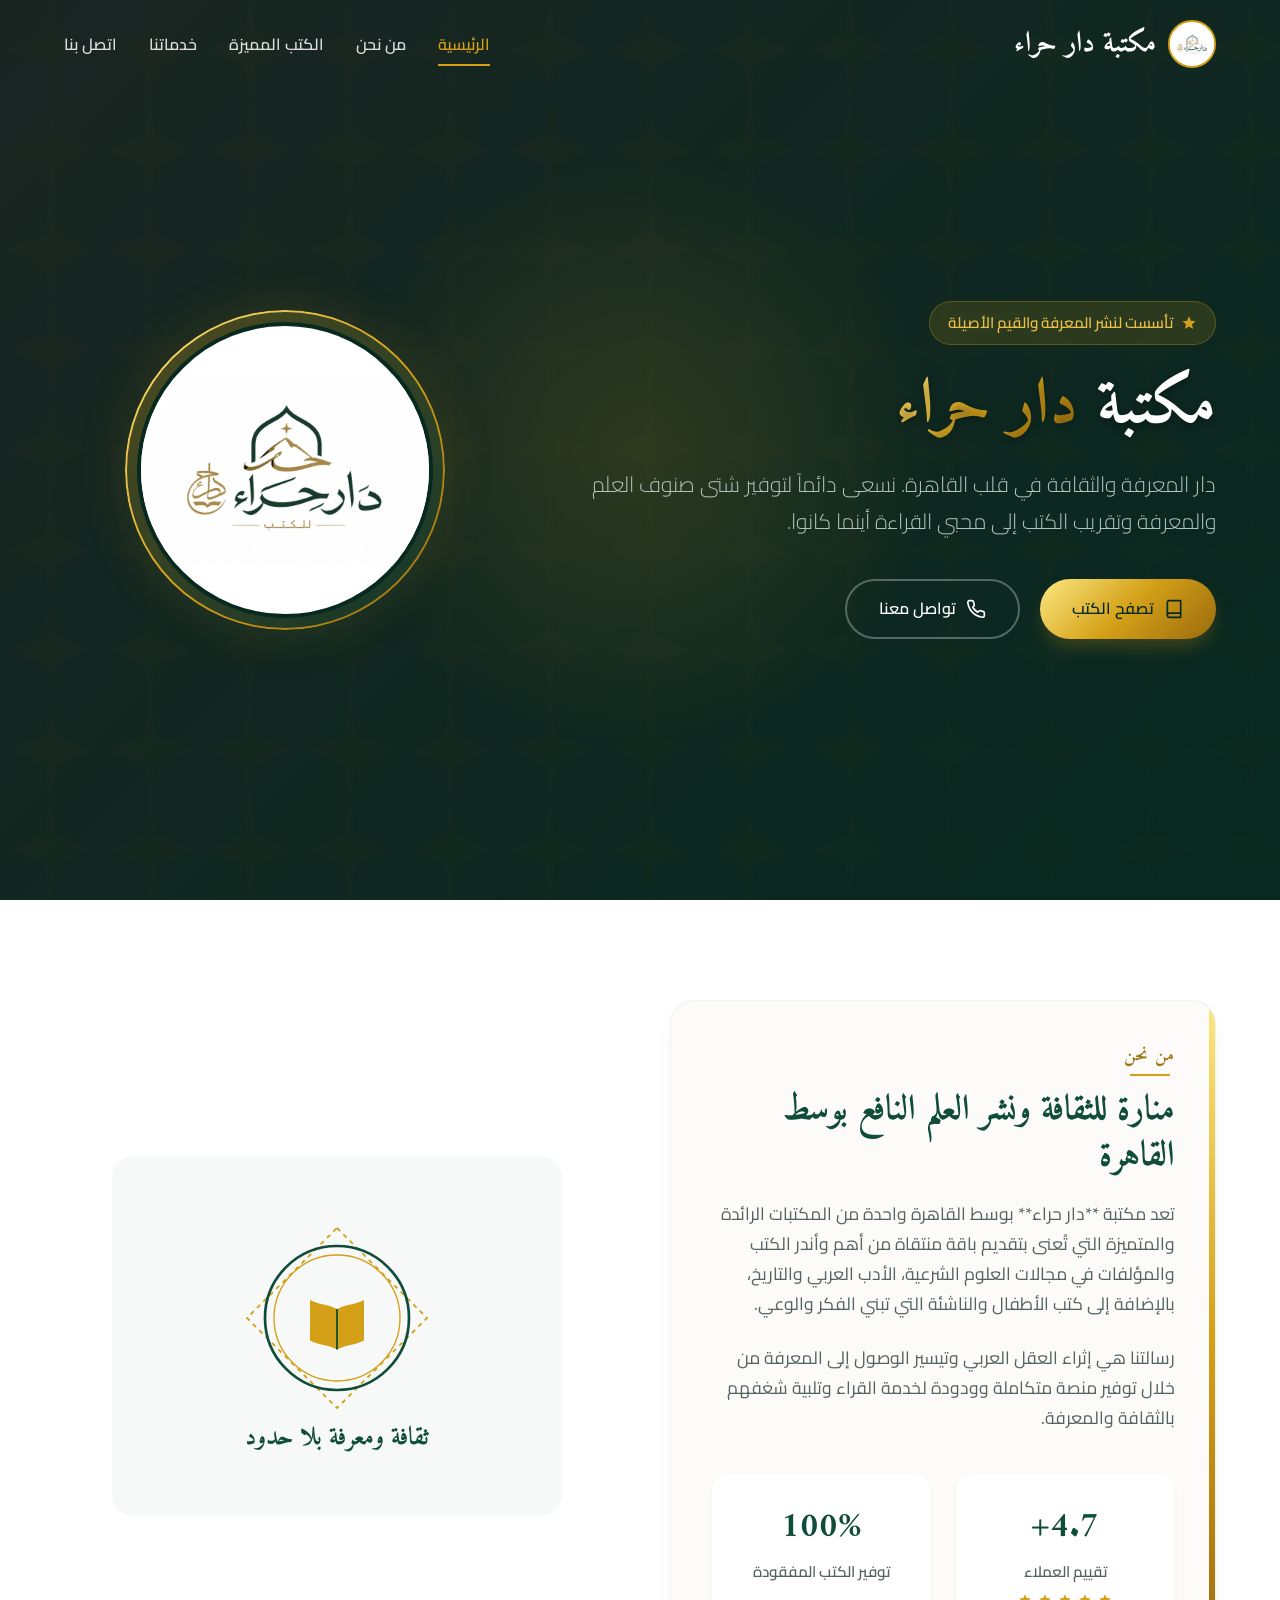
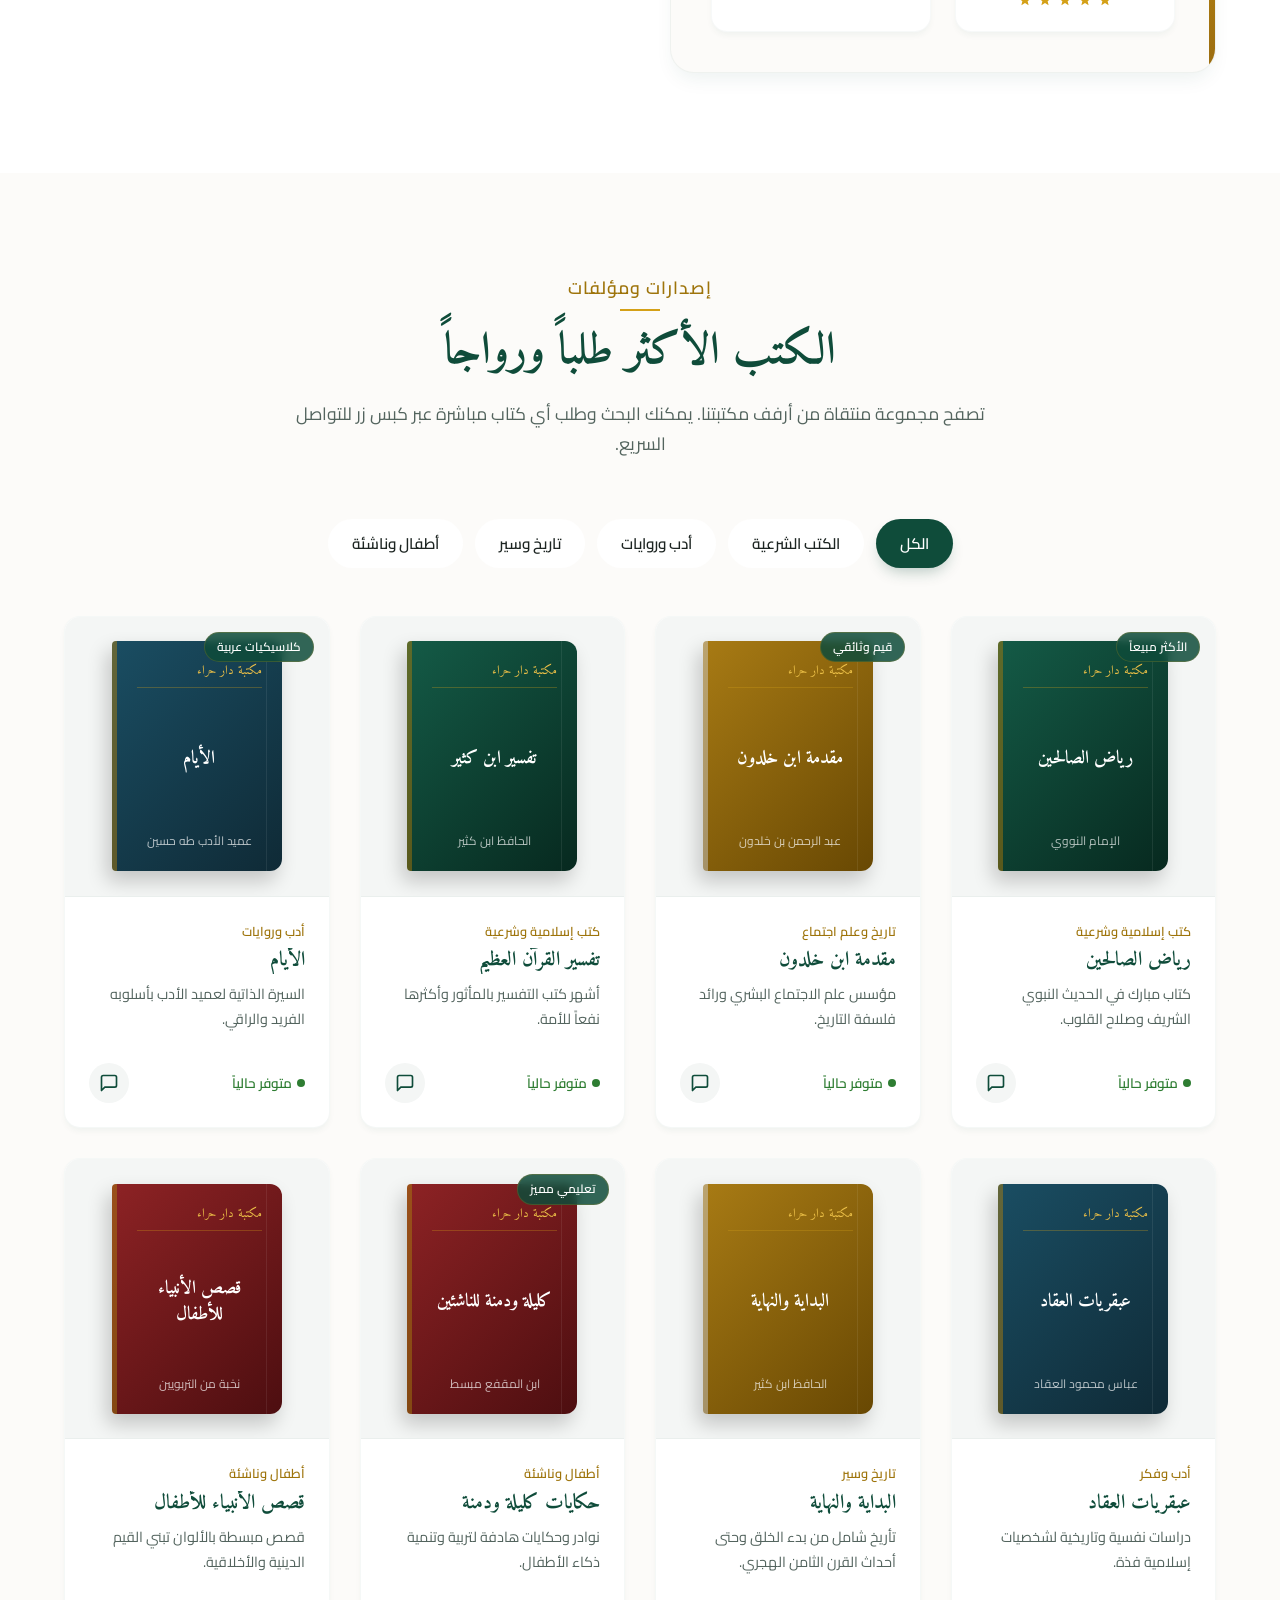
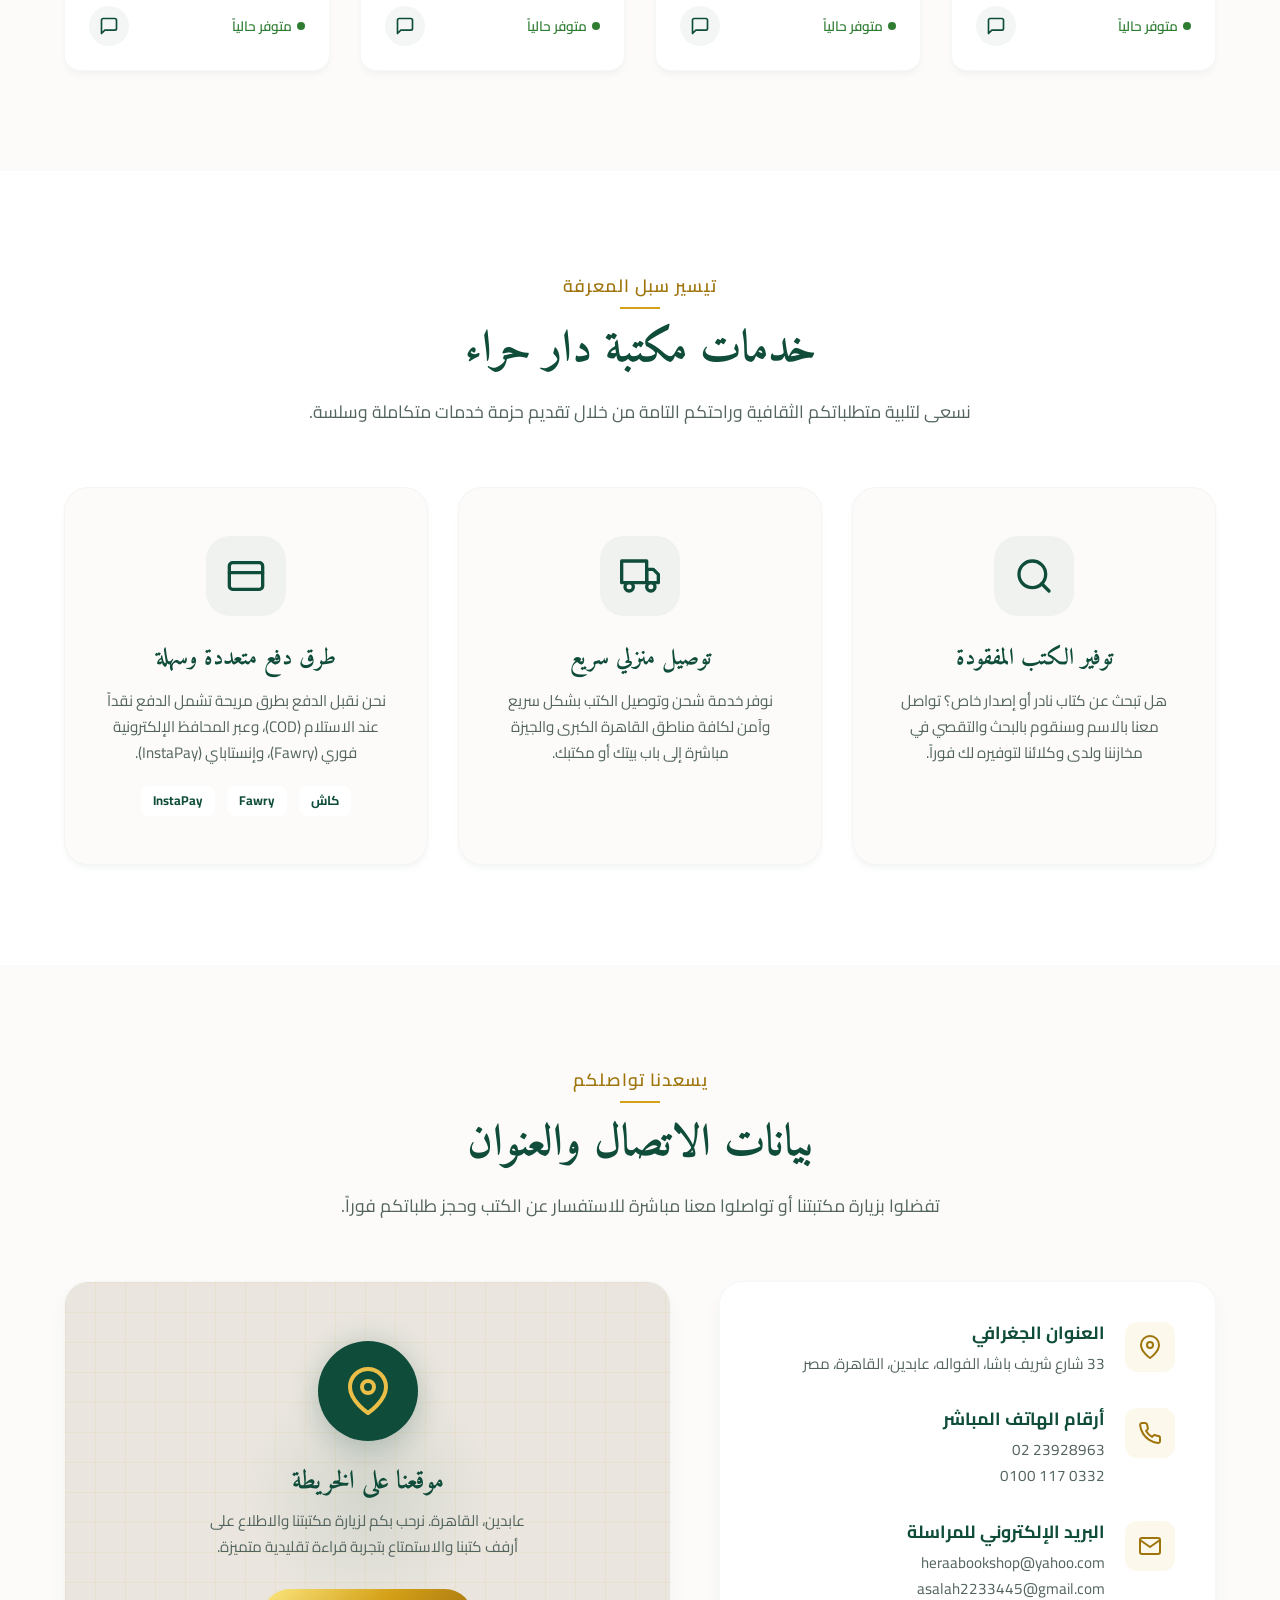
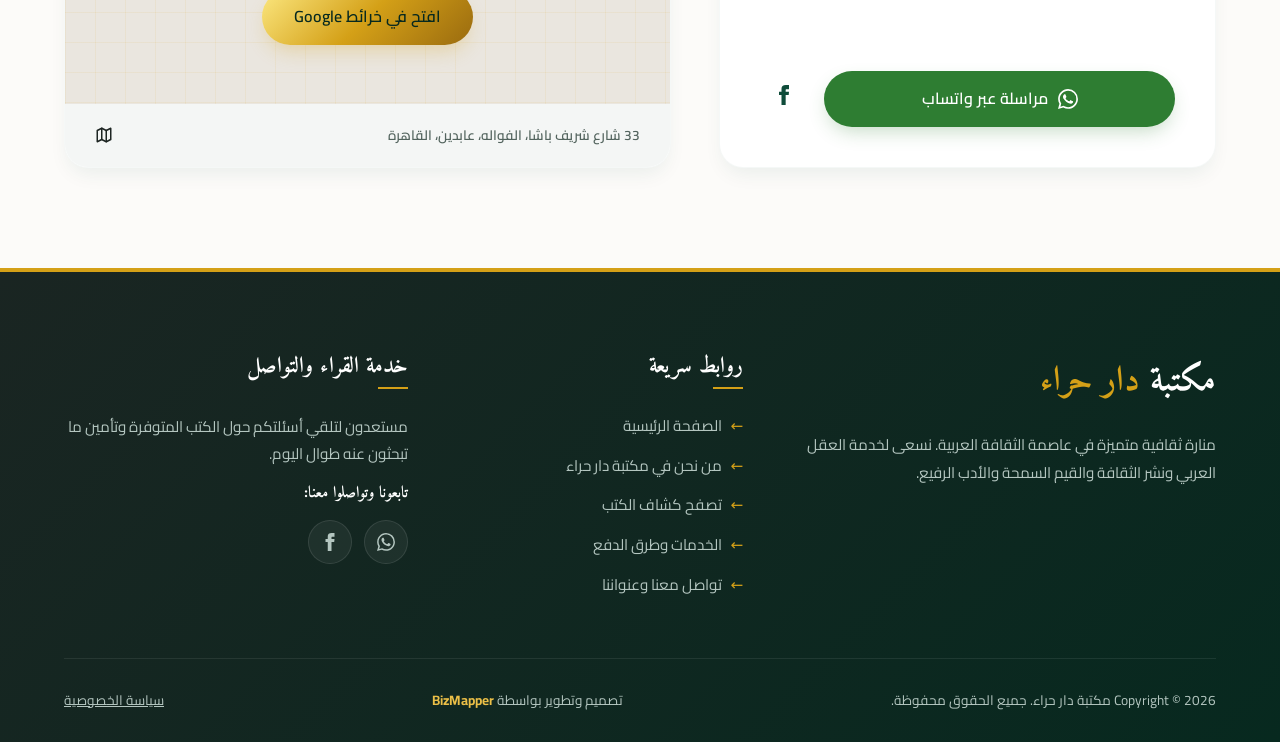
==== index.html @ e0c5f601 "Website Update" ====
<!DOCTYPE html>
<html lang="ar" dir="rtl">
<head>
  <meta charset="UTF-8">
  <meta name="viewport" content="width=device-width, initial-scale=1.0">
  
  <!-- تحسينات محركات البحث الأساسية (Core SEO Meta Tags) -->
  <title>مكتبة دار حراء | دار المعرفة والثقافة في قلب القاهرة</title>
  <meta name="description" content="مكتبة دار حراء بالقاهرة - وجهتكم الثقافية الأولى للحصول على أفضل الكتب الإسلامية، الأدبية، التاريخية وكتب الأطفال. نوفر خدمات البحث وتوفير الكتب والتوصيل داخل القاهرة والدفع عبر فوري وإنستاباي.">
  <meta name="keywords" content="مكتبة دار حراء, مكتبات القاهرة, كتب إسلامية, روايات عربية, كتب تاريخ, كتب أطفال, وسط البلد عابدين, توفير كتب, توصيل كتب القاهرة">
  <meta name="author" content="BizMapper">
  <meta name="robots" content="index, follow">
  
  <!-- روابط الأيقونة المفضلة (Favicons) -->
  <link rel="icon" type="image/svg+xml" href="favicon.svg">
  <link rel="apple-touch-icon" href="favicon.svg">
  
  <!-- روابط مواقع التواصل الاجتماعي (Open Graph / Facebook Meta Tags) -->
  <meta property="og:type" content="website">
  <meta property="og:title" content="مكتبة دار حراء | دار المعرفة والثقافة في قلب القاهرة">
  <meta property="og:description" content="تصفح واطلب أفضل الكتب الإسلامية والتاريخية والأدبية من مكتبة دار حراء العريقة بوسط القاهرة. تقييم ممتاز 4.7+ وخدمة توصيل سريعة.">
  <meta property="og:image" content="Dar-Hara-Bookshop-Logo.jpeg">
  <meta property="og:url" content="https://dar-hara-bookshop.github.io/">
  <meta property="og:site_name" content="مكتبة دار حراء">
  <meta property="og:locale" content="ar_EG">
  
  <!-- روابط Twitter Meta Tags -->
  <meta name="twitter:card" content="summary_large_image">
  <meta name="twitter:title" content="مكتبة دار حراء | دار المعرفة والثقافة في قلب القاهرة">
  <meta name="twitter:description" content="تصفح واطلب أفضل الكتب من مكتبة دار حراء العريقة بالقاهرة. خدمة التوصيل وتوفير الكتب النادرة متوفرة الآن.">
  <meta name="twitter:image" content="Dar-Hara-Bookshop-Logo.jpeg">
  
  <!-- ربط ملفات التنسيق المخصصة -->
  <link rel="stylesheet" href="assets/css/style.css">
  
  <!-- البيانات المهيكلة لمحركات البحث (Schema.org JSON-LD LocalBusiness & BookStore) -->
  <script type="application/ld+json">
  {
    "@context": "https://schema.org",
    "@graph": [
      {
        "@type": "BookStore",
        "@id": "https://dar-hara-bookshop.github.io/#bookstore",
        "name": "مكتبة دار حراء",
        "alternateName": "Dar Hara Bookshop",
        "image": "https://dar-hara-bookshop.github.io/Dar-Hara-Bookshop-Logo.jpeg",
        "description": "مكتبة دار المعرفة والثقافة بوسط القاهرة، مصر. متخصصة في الكتب الإسلامية، التاريخ، الأدب العربي، وكتب الأطفال.",
        "url": "https://dar-hara-bookshop.github.io/",
        "telephone": "+20223928963",
        "priceRange": "$$",
        "address": {
          "@type": "PostalAddress",
          "streetAddress": "33 شارع شريف باشا، الفواله، عابدين",
          "addressLocality": "القاهرة",
          "addressRegion": "القاهرة",
          "postalCode": "11511",
          "addressCountry": "EG"
        },
        "geo": {
          "@type": "GeoCoordinates",
          "latitude": "30.0478",
          "longitude": "31.2436"
        },
        "openingHoursSpecification": {
          "@type": "OpeningHoursSpecification",
          "dayOfWeek": [
            "Monday",
            "Tuesday",
            "Wednesday",
            "Thursday",
            "Saturday",
            "Sunday"
          ],
          "opens": "09:00",
          "closes": "22:00"
        },
        "sameAs": [
          "https://www.facebook.com/profile.php?id=100063673583461"
        ],
        "aggregateRating": {
          "@type": "AggregateRating",
          "ratingValue": "4.7",
          "reviewCount": "184"
        }
      },
      {
        "@type": "WebSite",
        "@id": "https://dar-hara-bookshop.github.io/#website",
        "url": "https://dar-hara-bookshop.github.io/",
        "name": "مكتبة دار حراء",
        "publisher": {
          "@id": "https://dar-hara-bookshop.github.io/#bookstore"
        }
      }
    ]
  }
  </script>
</head>
<body>

  <!-- مؤشر القراءة العلوي -->
  <div id="scroll-indicator" aria-hidden="true"></div>

  <!-- الهيدر والنافبار اللاصق -->
  <header class="header" id="main-header">
    <div class="container nav-container">
      
      <!-- شعار واسم المكتبة -->
      <a href="#hero" class="logo-wrapper" aria-label="مكتبة دار حراء - الصفحة الرئيسية">
        <img src="Dar-Hara-Bookshop-Logo.jpeg" alt="شعار مكتبة دار حراء" class="logo-img" width="48" height="48">
        <span class="logo-text">مكتبة دار حراء</span>
      </a>
      
      <!-- قائمة التنقل لسطح المكتب -->
      <nav class="nav-menu" aria-label="القائمة الرئيسية">
        <a href="#hero" class="nav-link active">الرئيسية</a>
        <a href="#about" class="nav-link">من نحن</a>
        <a href="#books" class="nav-link">الكتب المميزة</a>
        <a href="#services" class="nav-link">خدماتنا</a>
        <a href="#contact" class="nav-link">اتصل بنا</a>
      </nav>
      
      <!-- زر همبرغر للموبايل -->
      <button class="mobile-toggle" aria-label="فتح قائمة التنقل" aria-controls="mobile-menu" aria-expanded="false">
        <span></span>
        <span></span>
        <span></span>
      </button>
      
    </div>
  </header>

  <!-- قائمة الموبايل المنبثقة (Overlay Menu) -->
  <div class="mobile-nav-overlay" id="mobile-menu" aria-hidden="true">
    <nav class="mobile-nav-menu" aria-label="قائمة الموبايل">
      <a href="#hero" class="mobile-nav-link">الرئيسية</a>
      <a href="#about" class="mobile-nav-link">من نحن</a>
      <a href="#books" class="mobile-nav-link">الكتب المميزة</a>
      <a href="#services" class="mobile-nav-link">خدماتنا</a>
      <a href="#contact" class="mobile-nav-link">اتصل بنا</a>
    </nav>
  </div>

  <!-- قسم الواجهة الرئيسية (Hero Section) -->
  <section class="hero" id="hero">
    <div class="container hero-grid">
      
      <!-- نصوص البطل والترحيب -->
      <div class="hero-content">
        <div class="hero-badge">
          <!-- أيقونة نجمة ذهبية SVG -->
          <svg class="star-icon" width="16" height="16" viewBox="0 0 24 24" fill="currentColor" aria-hidden="true">
            <path d="M12 17.27L18.18 21l-1.64-7.03L22 9.24l-7.19-.61L12 2 9.19 8.63 2 9.24l5.46 4.73L5.82 21z"/>
          </svg>
          <span>تأسست لنشر المعرفة والقيم الأصيلة</span>
        </div>
        <h1 class="hero-title">مكتبة <span>دار حراء</span></h1>
        <p class="hero-tagline">دار المعرفة والثقافة في قلب القاهرة. نسعى دائماً لتوفير شتى صنوف العلم والمعرفة وتقريب الكتب إلى محبي القراءة أينما كانوا.</p>
        <div class="hero-actions">
          <a href="#books" class="btn btn-primary">
            <!-- أيقونة كتاب مفتوح SVG -->
            <svg width="20" height="20" viewBox="0 0 24 24" fill="none" stroke="currentColor" stroke-width="2" stroke-linecap="round" stroke-linejoin="round" aria-hidden="true">
              <path d="M4 19.5A2.5 2.5 0 0 1 6.5 17H20"/>
              <path d="M6.5 2H20v20H6.5A2.5 2.5 0 0 1 4 19.5v-15A2.5 2.5 0 0 1 6.5 2z"/>
            </svg>
            تصفح الكتب
          </a>
          <a href="#contact" class="btn btn-secondary hero-btn-secondary">
            <!-- أيقونة اتصال SVG -->
            <svg width="20" height="20" viewBox="0 0 24 24" fill="none" stroke="currentColor" stroke-width="2" stroke-linecap="round" stroke-linejoin="round" aria-hidden="true">
              <path d="M22 16.92v3a2 2 0 0 1-2.18 2 19.79 19.79 0 0 1-8.63-3.07 19.5 19.5 0 0 1-6-6 19.79 19.79 0 0 1-3.07-8.67A2 2 0 0 1 4.11 2h3a2 2 0 0 1 2 1.72 12.84 12.84 0 0 0 .7 2.81 2 2 0 0 1-.45 2.11L8.09 9.91a16 16 0 0 0 6 6l1.27-1.27a2 2 0 0 1 2.11-.45 12.84 12.84 0 0 0 2.81.7A2 2 0 0 1 22 16.92z"/>
            </svg>
            تواصل معنا
          </a>
        </div>
      </div>
      
      <!-- صورة الشعار بإطار فخم متوهج -->
      <div class="hero-image-container">
        <div class="logo-frame">
          <img src="Dar-Hara-Bookshop-Logo.jpeg" alt="شعار مكتبة دار حراء بالخط العربي الإسلامي" class="hero-logo-img" width="300" height="300">
        </div>
      </div>
      
    </div>
  </section>

  <!-- قسم من نحن (About Section) -->
  <section class="section about" id="about">
    <div class="container about-grid">
      
      <!-- لوحة المعلومات والتقييمات -->
      <div class="about-card">
        <h2 class="section-subtitle">من نحن</h2>
        <h3 class="section-title" style="font-size: 2.2rem; margin-bottom: 20px;">منارة للثقافة ونشر العلم النافع بوسط القاهرة</h3>
        <div class="about-content-text">
          <p>تعد مكتبة **دار حراء** بوسط القاهرة واحدة من المكتبات الرائدة والمتميزة التي تُعنى بتقديم باقة منتقاة من أهم وأندر الكتب والمؤلفات في مجالات العلوم الشرعية، الأدب العربي والتاريخ، بالإضافة إلى كتب الأطفال والناشئة التي تبني الفكر والوعي.</p>
          <p>رسالتنا هي إثراء العقل العربي وتيسير الوصول إلى المعرفة من خلال توفير منصة متكاملة وودودة لخدمة القراء وتلبية شغفهم بالثقافة والمعرفة.</p>
        </div>
        
        <!-- التقييمات والإحصائيات -->
        <div class="about-meta">
          <div class="meta-item">
            <span class="meta-val">4.7+</span>
            <span class="meta-lbl">تقييم العملاء</span>
            <div class="rating-wrapper" aria-label="تقييم 5 نجوم">
              <!-- 5 نجوم ذهبية تفاعلية -->
              <svg class="star-icon" width="14" height="14" viewBox="0 0 24 24" fill="currentColor"><path d="M12 17.27L18.18 21l-1.64-7.03L22 9.24l-7.19-.61L12 2 9.19 8.63 2 9.24l5.46 4.73L5.82 21z"/></svg>
              <svg class="star-icon" width="14" height="14" viewBox="0 0 24 24" fill="currentColor"><path d="M12 17.27L18.18 21l-1.64-7.03L22 9.24l-7.19-.61L12 2 9.19 8.63 2 9.24l5.46 4.73L5.82 21z"/></svg>
              <svg class="star-icon" width="14" height="14" viewBox="0 0 24 24" fill="currentColor"><path d="M12 17.27L18.18 21l-1.64-7.03L22 9.24l-7.19-.61L12 2 9.19 8.63 2 9.24l5.46 4.73L5.82 21z"/></svg>
              <svg class="star-icon" width="14" height="14" viewBox="0 0 24 24" fill="currentColor"><path d="M12 17.27L18.18 21l-1.64-7.03L22 9.24l-7.19-.61L12 2 9.19 8.63 2 9.24l5.46 4.73L5.82 21z"/></svg>
              <svg class="star-icon" width="14" height="14" viewBox="0 0 24 24" fill="currentColor"><path d="M12 17.27L18.18 21l-1.64-7.03L22 9.24l-7.19-.61L12 2 9.19 8.63 2 9.24l5.46 4.73L5.82 21z"/></svg>
            </div>
          </div>
          <div class="meta-item">
            <span class="meta-val">100%</span>
            <span class="meta-lbl">توفير الكتب المفقودة</span>
          </div>
        </div>
      </div>
      
      <!-- صورة جمالية أو تعبيرية مناسبة للمكتبة -->
      <div style="display: flex; justify-content: center;">
        <svg width="100%" height="auto" viewBox="0 0 500 400" fill="none" xmlns="http://www.w3.org/2000/svg" style="max-width: 450px;" aria-hidden="true">
          <!-- زخرفة إسلامية كرتونية أنيقة تعوض الصورة -->
          <rect width="500" height="400" rx="24" fill="#0F4C3A" fill-opacity="0.03" />
          <path d="M250 80 L350 180 L250 280 L150 180 Z" stroke="#D4A017" stroke-width="2" stroke-dasharray="5 5" />
          <circle cx="250" cy="180" r="80" stroke="#0F4C3A" stroke-width="3" />
          <circle cx="250" cy="180" r="70" stroke="#D4A017" stroke-width="1.5" />
          <!-- أيقونة كتاب كبير في المركز -->
          <path d="M220 160 C230 165 240 165 250 170 C260 165 270 165 280 160 L280 205 C270 210 260 210 250 215 C240 210 230 210 220 205 Z" fill="#D4A017" />
          <path d="M250 170 L250 215" stroke="#0F4C3A" stroke-width="2" />
          <text x="250" y="320" font-family="Amiri" font-size="28" font-weight="bold" fill="#0F4C3A" text-anchor="middle">ثقافة ومعرفة بلا حدود</text>
        </svg>
      </div>
      
    </div>
  </section>

  <!-- قسم الكتب المميزة (Featured Books Section) -->
  <section class="section books" id="books">
    <div class="container">
      
      <div class="section-header">
        <span class="section-subtitle">إصدارات ومؤلفات</span>
        <h2 class="section-title">الكتب الأكثر طلباً ورواجاً</h2>
        <p class="section-description">تصفح مجموعة منتقاة من أرفف مكتبتنا. يمكنك البحث وطلب أي كتاب مباشرة عبر كبس زر للتواصل السريع.</p>
      </div>
      
      <!-- أزرار التصفية والفلترة للكتب -->
      <div class="books-filter" role="tablist" aria-label="تصفية الكتب حسب الفئة">
        <button class="filter-btn active" data-filter="all" role="tab" aria-selected="true">الكل</button>
        <button class="filter-btn" data-filter="islamic" role="tab" aria-selected="false">الكتب الشرعية</button>
        <button class="filter-btn" data-filter="literature" role="tab" aria-selected="false">أدب وروايات</button>
        <button class="filter-btn" data-filter="history" role="tab" aria-selected="false">تاريخ وسير</button>
        <button class="filter-btn" data-filter="children" role="tab" aria-selected="false">أطفال وناشئة</button>
      </div>
      
      <!-- شبكة عرض الكتب -->
      <div class="books-grid">
        
        <!-- كتاب 1: إسلامي -->
        <article class="book-card" data-category="islamic">
          <div class="book-cover-container">
            <span class="book-badge">الأكثر مبيعاً</span>
            <div class="book-cover-mock">
              <div class="mock-logo">مكتبة دار حراء</div>
              <div class="mock-title">رياض الصالحين</div>
              <div class="mock-author">الإمام النووي</div>
            </div>
          </div>
          <div class="book-details">
            <span class="book-category">كتب إسلامية وشرعية</span>
            <h3 class="book-title">رياض الصالحين</h3>
            <p class="book-author-text">كتاب مبارك في الحديث النبوي الشريف وصلاح القلوب.</p>
            <div class="book-price-row">
              <span class="book-availability" aria-label="حالة التوفر: متوفر بالمكتبة">متوفر حالياً</span>
              <a href="https://wa.me/201001170332?text=أود%20طلب%20كتاب%20رياض%20الصالحين" class="book-action-btn" aria-label="اطلب كتاب رياض الصالحين عبر واتساب" target="_blank" rel="noopener">
                <svg width="20" height="20" viewBox="0 0 24 24" fill="none" stroke="currentColor" stroke-width="2" stroke-linecap="round" stroke-linejoin="round"><path d="M21 15a2 2 0 0 1-2 2H7l-4 4V5a2 2 0 0 1 2-2h14a2 2 0 0 1 2 2z"/></svg>
              </a>
            </div>
          </div>
        </article>

        <!-- كتاب 2: تاريخ -->
        <article class="book-card" data-category="history">
          <div class="book-cover-container">
            <span class="book-badge">قيم وثائقي</span>
            <div class="book-cover-mock theme-gold">
              <div class="mock-logo">مكتبة دار حراء</div>
              <div class="mock-title">مقدمة ابن خلدون</div>
              <div class="mock-author">عبد الرحمن بن خلدون</div>
            </div>
          </div>
          <div class="book-details">
            <span class="book-category">تاريخ وعلم اجتماع</span>
            <h3 class="book-title">مقدمة ابن خلدون</h3>
            <p class="book-author-text">مؤسس علم الاجتماع البشري ورائد فلسفة التاريخ.</p>
            <div class="book-price-row">
              <span class="book-availability">متوفر حالياً</span>
              <a href="https://wa.me/201001170332?text=أود%20طلب%20كتاب%20مقدمة%20ابن%20خلدون" class="book-action-btn" aria-label="اطلب كتاب مقدمة ابن خلدون عبر واتساب" target="_blank" rel="noopener">
                <svg width="20" height="20" viewBox="0 0 24 24" fill="none" stroke="currentColor" stroke-width="2" stroke-linecap="round" stroke-linejoin="round"><path d="M21 15a2 2 0 0 1-2 2H7l-4 4V5a2 2 0 0 1 2-2h14a2 2 0 0 1 2 2z"/></svg>
              </a>
            </div>
          </div>
        </article>

        <!-- كتاب 3: إسلامي -->
        <article class="book-card" data-category="islamic">
          <div class="book-cover-container">
            <div class="book-cover-mock">
              <div class="mock-logo">مكتبة دار حراء</div>
              <div class="mock-title">تفسير ابن كثير</div>
              <div class="mock-author">الحافظ ابن كثير</div>
            </div>
          </div>
          <div class="book-details">
            <span class="book-category">كتب إسلامية وشرعية</span>
            <h3 class="book-title">تفسير القرآن العظيم</h3>
            <p class="book-author-text">أشهر كتب التفسير بالمأثور وأكثرها نفعاً للأمة.</p>
            <div class="book-price-row">
              <span class="book-availability">متوفر حالياً</span>
              <a href="https://wa.me/201001170332?text=أود%20طلب%20كتاب%20تفسير%20ابن%20كثير" class="book-action-btn" aria-label="اطلب كتاب تفسير ابن كثير عبر واتساب" target="_blank" rel="noopener">
                <svg width="20" height="20" viewBox="0 0 24 24" fill="none" stroke="currentColor" stroke-width="2" stroke-linecap="round" stroke-linejoin="round"><path d="M21 15a2 2 0 0 1-2 2H7l-4 4V5a2 2 0 0 1 2-2h14a2 2 0 0 1 2 2z"/></svg>
              </a>
            </div>
          </div>
        </article>

        <!-- كتاب 4: أدب -->
        <article class="book-card" data-category="literature">
          <div class="book-cover-container">
            <span class="book-badge">كلاسيكيات عربية</span>
            <div class="book-cover-mock theme-blue">
              <div class="mock-logo">مكتبة دار حراء</div>
              <div class="mock-title">الأيام</div>
              <div class="mock-author">عميد الأدب طه حسين</div>
            </div>
          </div>
          <div class="book-details">
            <span class="book-category">أدب وروايات</span>
            <h3 class="book-title">الأيام</h3>
            <p class="book-author-text">السيرة الذاتية لعميد الأدب بأسلوبه الفريد والراقي.</p>
            <div class="book-price-row">
              <span class="book-availability">متوفر حالياً</span>
              <a href="https://wa.me/201001170332?text=أود%20طلب%20كتاب%20الأيام" class="book-action-btn" aria-label="اطلب كتاب الأيام عبر واتساب" target="_blank" rel="noopener">
                <svg width="20" height="20" viewBox="0 0 24 24" fill="none" stroke="currentColor" stroke-width="2" stroke-linecap="round" stroke-linejoin="round"><path d="M21 15a2 2 0 0 1-2 2H7l-4 4V5a2 2 0 0 1 2-2h14a2 2 0 0 1 2 2z"/></svg>
              </a>
            </div>
          </div>
        </article>

        <!-- كتاب 5: أدب -->
        <article class="book-card" data-category="literature">
          <div class="book-cover-container">
            <div class="book-cover-mock theme-blue">
              <div class="mock-logo">مكتبة دار حراء</div>
              <div class="mock-title">عبقريات العقاد</div>
              <div class="mock-author">عباس محمود العقاد</div>
            </div>
          </div>
          <div class="book-details">
            <span class="book-category">أدب وفكر</span>
            <h3 class="book-title">عبقريات العقاد</h3>
            <p class="book-author-text">دراسات نفسية وتاريخية لشخصيات إسلامية فذة.</p>
            <div class="book-price-row">
              <span class="book-availability">متوفر حالياً</span>
              <a href="https://wa.me/201001170332?text=أود%20طلب%20كتاب%20عبقريات%20العقاد" class="book-action-btn" aria-label="اطلب كتاب عبقريات العقاد عبر واتساب" target="_blank" rel="noopener">
                <svg width="20" height="20" viewBox="0 0 24 24" fill="none" stroke="currentColor" stroke-width="2" stroke-linecap="round" stroke-linejoin="round"><path d="M21 15a2 2 0 0 1-2 2H7l-4 4V5a2 2 0 0 1 2-2h14a2 2 0 0 1 2 2z"/></svg>
              </a>
            </div>
          </div>
        </article>

        <!-- كتاب 6: تاريخ -->
        <article class="book-card" data-category="history">
          <div class="book-cover-container">
            <div class="book-cover-mock theme-gold">
              <div class="mock-logo">مكتبة دار حراء</div>
              <div class="mock-title">البداية والنهاية</div>
              <div class="mock-author">الحافظ ابن كثير</div>
            </div>
          </div>
          <div class="book-details">
            <span class="book-category">تاريخ وسير</span>
            <h3 class="book-title">البداية والنهاية</h3>
            <p class="book-author-text">تأريخ شامل من بدء الخلق وحتى أحداث القرن الثامن الهجري.</p>
            <div class="book-price-row">
              <span class="book-availability">متوفر حالياً</span>
              <a href="https://wa.me/201001170332?text=أود%20طلب%20كتاب%20البداية%20والنهاية" class="book-action-btn" aria-label="اطلب كتاب البداية والنهاية عبر واتساب" target="_blank" rel="noopener">
                <svg width="20" height="20" viewBox="0 0 24 24" fill="none" stroke="currentColor" stroke-width="2" stroke-linecap="round" stroke-linejoin="round"><path d="M21 15a2 2 0 0 1-2 2H7l-4 4V5a2 2 0 0 1 2-2h14a2 2 0 0 1 2 2z"/></svg>
              </a>
            </div>
          </div>
        </article>

        <!-- كتاب 7: أطفال -->
        <article class="book-card" data-category="children">
          <div class="book-cover-container">
            <span class="book-badge">تعليمي مميز</span>
            <div class="book-cover-mock theme-red">
              <div class="mock-logo">مكتبة دار حراء</div>
              <div class="mock-title">كليلة ودمنة للناشئين</div>
              <div class="mock-author">ابن المقفع مبسط</div>
            </div>
          </div>
          <div class="book-details">
            <span class="book-category">أطفال وناشئة</span>
            <h3 class="book-title">حكايات كليلة ودمنة</h3>
            <p class="book-author-text">نوادر وحكايات هادفة لتربية وتنمية ذكاء الأطفال.</p>
            <div class="book-price-row">
              <span class="book-availability">متوفر حالياً</span>
              <a href="https://wa.me/201001170332?text=أود%20طلب%20كتاب%20حكايات%20كليلة%20ودمنة%20للناشئين" class="book-action-btn" aria-label="اطلب كتاب حكايات كليلة ودمنة عبر واتساب" target="_blank" rel="noopener">
                <svg width="20" height="20" viewBox="0 0 24 24" fill="none" stroke="currentColor" stroke-width="2" stroke-linecap="round" stroke-linejoin="round"><path d="M21 15a2 2 0 0 1-2 2H7l-4 4V5a2 2 0 0 1 2-2h14a2 2 0 0 1 2 2z"/></svg>
              </a>
            </div>
          </div>
        </article>

        <!-- كتاب 8: أطفال -->
        <article class="book-card" data-category="children">
          <div class="book-cover-container">
            <div class="book-cover-mock theme-red">
              <div class="mock-logo">مكتبة دار حراء</div>
              <div class="mock-title">قصص الأنبياء للأطفال</div>
              <div class="mock-author">نخبة من التربويين</div>
            </div>
          </div>
          <div class="book-details">
            <span class="book-category">أطفال وناشئة</span>
            <h3 class="book-title">قصص الأنبياء للأطفال</h3>
            <p class="book-author-text">قصص مبسطة بالألوان تبني القيم الدينية والأخلاقية.</p>
            <div class="book-price-row">
              <span class="book-availability">متوفر حالياً</span>
              <a href="https://wa.me/201001170332?text=أود%20طلب%20كتاب%20قصص%20الأنبياء%20للأطفال" class="book-action-btn" aria-label="اطلب كتاب قصص الأنبياء للأطفال عبر واتساب" target="_blank" rel="noopener">
                <svg width="20" height="20" viewBox="0 0 24 24" fill="none" stroke="currentColor" stroke-width="2" stroke-linecap="round" stroke-linejoin="round"><path d="M21 15a2 2 0 0 1-2 2H7l-4 4V5a2 2 0 0 1 2-2h14a2 2 0 0 1 2 2z"/></svg>
              </a>
            </div>
          </div>
        </article>
        
      </div>
      
    </div>
  </section>

  <!-- قسم خدماتنا (Services Section) -->
  <section class="section services" id="services">
    <div class="container">
      
      <div class="section-header">
        <span class="section-subtitle">تيسير سبل المعرفة</span>
        <h2 class="section-title">خدمات مكتبة دار حراء</h2>
        <p class="section-description">نسعى لتلبية متطلباتكم الثقافية وراحتكم التامة من خلال تقديم حزمة خدمات متكاملة وسلسة.</p>
      </div>
      
      <div class="services-grid">
        
        <!-- خدمة 1: البحث عن كتاب وتوفيره -->
        <article class="service-card">
          <div class="service-icon-wrapper" aria-hidden="true">
            <svg width="40" height="40" viewBox="0 0 24 24" fill="none" stroke="currentColor" stroke-width="2" stroke-linecap="round" stroke-linejoin="round">
              <circle cx="11" cy="11" r="8"/><line x1="21" y1="21" x2="16.65" y2="16.65"/>
            </svg>
          </div>
          <h3 class="service-title">توفير الكتب المفقودة</h3>
          <p class="service-text">هل تبحث عن كتاب نادر أو إصدار خاص؟ تواصل معنا بالاسم وسنقوم بالبحث والتقصي في مخازننا ولدى وكلائنا لتوفيره لك فوراً.</p>
        </article>
        
        <!-- خدمة 2: التوصيل السريع -->
        <article class="service-card">
          <div class="service-icon-wrapper" aria-hidden="true">
            <svg width="40" height="40" viewBox="0 0 24 24" fill="none" stroke="currentColor" stroke-width="2" stroke-linecap="round" stroke-linejoin="round">
              <rect x="1" y="3" width="15" height="13"/><polygon points="16 8 20 8 23 11 23 16 16 16 16 8"/><circle cx="5.5" cy="18.5" r="2.5"/><circle cx="18.5" cy="18.5" r="2.5"/>
            </svg>
          </div>
          <h3 class="service-title">توصيل منزلي سريع</h3>
          <p class="service-text">نوفر خدمة شحن وتوصيل الكتب بشكل سريع وآمن لكافة مناطق القاهرة الكبرى والجيزة مباشرة إلى باب بيتك أو مكتبك.</p>
        </article>
        
        <!-- خدمة 3: طرق الدفع المالي المعتمدة -->
        <article class="service-card">
          <div class="service-icon-wrapper" aria-hidden="true">
            <svg width="40" height="40" viewBox="0 0 24 24" fill="none" stroke="currentColor" stroke-width="2" stroke-linecap="round" stroke-linejoin="round">
              <rect x="2" y="4" width="20" height="16" rx="2"/><line x1="2" y1="10" x2="22" y2="10"/>
            </svg>
          </div>
          <h3 class="service-title">طرق دفع متعددة وسهلة</h3>
          <p class="service-text">نحن نقبل الدفع بطرق مريحة تشمل الدفع نقداً عند الاستلام (COD)، وعبر المحافظ الإلكترونية فوري (Fawry)، وإنستاباي (InstaPay).</p>
          <div class="payment-methods">
            <span class="payment-badge">كاش</span>
            <span class="payment-badge">Fawry</span>
            <span class="payment-badge">InstaPay</span>
          </div>
        </article>
        
      </div>
      
    </div>
  </section>

  <!-- قسم اتصل بنا (Contact Section) -->
  <section class="section contact" id="contact">
    <div class="container">
      
      <div class="section-header">
        <span class="section-subtitle">يسعدنا تواصلكم</span>
        <h2 class="section-title">بيانات الاتصال والعنوان</h2>
        <p class="section-description">تفضلوا بزيارة مكتبتنا أو تواصلوا معنا مباشرة للاستفسار عن الكتب وحجز طلباتكم فوراً.</p>
      </div>
      
      <div class="contact-grid">
        
        <!-- لوحة معلومات الاتصال -->
        <div class="contact-info-panel">
          <div class="contact-list">
            
            <!-- العنوان -->
            <div class="contact-item">
              <div class="contact-icon" aria-hidden="true">
                <svg width="24" height="24" viewBox="0 0 24 24" fill="none" stroke="currentColor" stroke-width="2" stroke-linecap="round" stroke-linejoin="round">
                  <path d="M21 10c0 7-9 13-9 13s-9-6-9-13a9 9 0 0 1 18 0z"/><circle cx="12" cy="10" r="3"/>
                </svg>
              </div>
              <div class="contact-details-text">
                <h4>العنوان الجغرافي</h4>
                <p>33 شارع شريف باشا، الفواله، عابدين، القاهرة، مصر</p>
              </div>
            </div>
            
            <!-- الهواتف -->
            <div class="contact-item">
              <div class="contact-icon" aria-hidden="true">
                <svg width="24" height="24" viewBox="0 0 24 24" fill="none" stroke="currentColor" stroke-width="2" stroke-linecap="round" stroke-linejoin="round">
                  <path d="M22 16.92v3a2 2 0 0 1-2.18 2 19.79 19.79 0 0 1-8.63-3.07 19.5 19.5 0 0 1-6-6 19.79 19.79 0 0 1-3.07-8.67A2 2 0 0 1 4.11 2h3a2 2 0 0 1 2 1.72 12.84 12.84 0 0 0 .7 2.81 2 2 0 0 1-.45 2.11L8.09 9.91a16 16 0 0 0 6 6l1.27-1.27a2 2 0 0 1 2.11-.45 12.84 12.84 0 0 0 2.81.7A2 2 0 0 1 22 16.92z"/>
                </svg>
              </div>
              <div class="contact-details-text">
                <h4>أرقام الهاتف المباشر</h4>
                <p dir="ltr" style="text-align: right;"><a href="tel:0223928963">02 23928963</a></p>
                <p dir="ltr" style="text-align: right;"><a href="tel:01001170332">0100 117 0332</a></p>
              </div>
            </div>
            
            <!-- البريد الإلكتروني -->
            <div class="contact-item">
              <div class="contact-icon" aria-hidden="true">
                <svg width="24" height="24" viewBox="0 0 24 24" fill="none" stroke="currentColor" stroke-width="2" stroke-linecap="round" stroke-linejoin="round">
                  <path d="M4 4h16c1.1 0 2 .9 2 2v12c0 1.1-.9 2-2 2H4c-1.1 0-2-.9-2-2V6c0-1.1.9-2 2-2z"/><polyline points="22,6 12,13 2,6"/>
                </svg>
              </div>
              <div class="contact-details-text">
                <h4>البريد الإلكتروني للمراسلة</h4>
                <p><a href="mailto:heraabookshop@yahoo.com">heraabookshop@yahoo.com</a></p>
                <p><a href="mailto:asalah2233445@gmail.com">asalah2233445@gmail.com</a></p>
              </div>
            </div>
            
          </div>
          
          <!-- أزرار التواصل المباشر -->
          <div class="social-links">
            <!-- زر واتساب المباشر -->
            <a href="https://wa.me/201001170332?text=السلام%20عليكم%20مكتبة%20دار%20حراء،%20أود%20الاستفسار%20عن%20كتاب" class="btn btn-whatsapp" target="_blank" rel="noopener" style="flex-grow: 1;">
              <svg width="20" height="20" viewBox="0 0 24 24" fill="currentColor">
                <path d="M17.472 14.382c-.297-.149-1.758-.867-2.03-.967-.273-.099-.471-.148-.67.15-.197.297-.767.966-.94 1.164-.173.199-.347.223-.644.075-.297-.15-1.255-.463-2.39-1.475-.883-.788-1.48-1.761-1.653-2.059-.173-.297-.018-.458.13-.606.134-.133.298-.347.446-.52.149-.174.198-.298.298-.497.099-.198.05-.371-.025-.52-.075-.149-.669-1.612-.916-2.207-.242-.579-.487-.5-.669-.51-.173-.008-.371-.01-.57-.01-.198 0-.52.074-.792.372-.272.297-1.04 1.016-1.04 2.479 0 1.462 1.065 2.875 1.213 3.074.149.198 2.096 3.2 5.077 4.487.709.306 1.262.489 1.694.625.712.227 1.36.195 1.871.118.571-.085 1.758-.719 2.006-1.413.248-.694.248-1.289.173-1.413-.074-.124-.272-.198-.57-.347m-5.421 7.403h-.004a9.87 9.87 0 01-5.031-1.378l-.361-.214-3.741.982.998-3.648-.235-.374a9.86 9.86 0 01-1.51-5.26c.001-5.45 4.436-9.884 9.888-9.884 2.64 0 5.122 1.03 6.988 2.898a9.825 9.825 0 012.893 6.994c-.003 5.45-4.437 9.884-9.885 9.884m8.413-18.297A11.815 11.815 0 0012.05 0C5.495 0 .16 5.335.157 11.892c0 2.096.547 4.142 1.588 5.945L0 24l6.335-1.662c1.746.953 3.71 1.455 5.703 1.458h.005c6.554 0 11.89-5.335 11.893-11.893a11.821 11.821 0 00-3.48-8.413z"/>
              </svg>
              مراسلة عبر واتساب
            </a>
            
            <!-- زر فيسبوك المباشر -->
            <a href="https://www.facebook.com/profile.php?id=100063673583461" class="social-btn" aria-label="رابط صفحتنا على فيسبوك" target="_blank" rel="noopener">
              <svg width="20" height="20" viewBox="0 0 24 24" fill="currentColor">
                <path d="M9 8h-3v4h3v12h5v-12h3.642l.358-4h-4v-1.667c0-.955.192-1.333 1.115-1.333h2.885v-5h-3.808c-3.596 0-5.192 1.583-5.192 4.615v3.385z"/>
              </svg>
            </a>
          </div>
        </div>
        
        <!-- بطاقة الخريطة التفاعلية الفخمة وعالية الأداء للتصفح السريع -->
        <div class="map-card">
          <div class="map-placeholder">
            <div class="map-graphic" aria-hidden="true">
              <svg width="48" height="48" viewBox="0 0 24 24" fill="none" stroke="currentColor" stroke-width="2" stroke-linecap="round" stroke-linejoin="round">
                <path d="M21 10c0 7-9 13-9 13s-9-6-9-13a9 9 0 0 1 18 0z"/><circle cx="12" cy="10" r="3"/>
              </svg>
            </div>
            <h3 class="map-placeholder-title">موقعنا على الخريطة</h3>
            <p class="map-placeholder-desc">عابدين، القاهرة. نرحب بكم لزيارة مكتبتنا والاطلاع على أرفف كتبنا والاستمتاع بتجربة قراءة تقليدية متميزة.</p>
            <!-- رابط خرائط جوجل المباشر الموفر والمحقق للأداء الفائق -->
            <a href="https://share.google/tT14lXJYbgJ7SgjBN" class="btn btn-primary map-overlay-btn" target="_blank" rel="noopener">
              افتح في خرائط Google
            </a>
          </div>
          <div class="map-footer-text">
            <span class="map-address-small">33 شارع شريف باشا، الفواله، عابدين، القاهرة</span>
            <svg width="18" height="18" viewBox="0 0 24 24" fill="none" stroke="currentColor" stroke-width="2" stroke-linecap="round" stroke-linejoin="round" aria-hidden="true"><polygon points="3 6 9 3 15 6 21 3 21 18 15 21 9 18 3 21"/><line x1="9" y1="3" x2="9" y2="18"/><line x1="15" y1="6" x2="15" y2="21"/></svg>
          </div>
        </div>
        
      </div>
      
    </div>
  </section>

  <!-- التذييل (Footer) -->
  <footer class="footer">
    <div class="container">
      
      <div class="footer-grid">
        
        <!-- معلومات الهوية والشعار -->
        <div>
          <div class="footer-logo-wrapper">
            <span class="footer-logo-text">مكتبة <span>دار حراء</span></span>
          </div>
          <p class="footer-desc">منارة ثقافية متميزة في عاصمة الثقافة العربية. نسعى لخدمة العقل العربي ونشر الثقافة والقيم السمحة والأدب الرفيع.</p>
        </div>
        
        <!-- الروابط السريعة المباشرة -->
        <div>
          <h3 class="footer-title">روابط سريعة</h3>
          <nav class="footer-links" aria-label="روابط التذييل">
            <a href="#hero" class="footer-link">الصفحة الرئيسية</a>
            <a href="#about" class="footer-link">من نحن في مكتبة دار حراء</a>
            <a href="#books" class="footer-link">تصفح كشاف الكتب</a>
            <a href="#services" class="footer-link">الخدمات وطرق الدفع</a>
            <a href="#contact" class="footer-link">تواصل معنا وعنواننا</a>
          </nav>
        </div>
        
        <!-- بيانات الدعم وروابط التواصل -->
        <div>
          <h3 class="footer-title">خدمة القراء والتواصل</h3>
          <p class="footer-desc" style="margin-bottom: 16px;">مستعدون لتلقي أسئلتكم حول الكتب المتوفرة وتأمين ما تبحثون عنه طوال اليوم.</p>
          <div class="footer-social-wrapper">
            <h4>تابعونا وتواصلوا معنا:</h4>
            <div class="footer-social-links">
              <a href="https://wa.me/201001170332?text=السلام%20عليكم%20مكتبة%20دار%20حراء" class="footer-social-btn" aria-label="تواصل معنا عبر واتساب" target="_blank" rel="noopener">
                <svg width="18" height="18" viewBox="0 0 24 24" fill="currentColor"><path d="M17.472 14.382c-.297-.149-1.758-.867-2.03-.967-.273-.099-.471-.148-.67.15-.197.297-.767.966-.94 1.164-.173.199-.347.223-.644.075-.297-.15-1.255-.463-2.39-1.475-.883-.788-1.48-1.761-1.653-2.059-.173-.297-.018-.458.13-.606.134-.133.298-.347.446-.52.149-.174.198-.298.298-.497.099-.198.05-.371-.025-.52-.075-.149-.669-1.612-.916-2.207-.242-.579-.487-.5-.669-.51-.173-.008-.371-.01-.57-.01-.198 0-.52.074-.792.372-.272.297-1.04 1.016-1.04 2.479 0 1.462 1.065 2.875 1.213 3.074.149.198 2.096 3.2 5.077 4.487.709.306 1.262.489 1.694.625.712.227 1.36.195 1.871.118.571-.085 1.758-.719 2.006-1.413.248-.694.248-1.289.173-1.413-.074-.124-.272-.198-.57-.347m-5.421 7.403h-.004a9.87 9.87 0 01-5.031-1.378l-.361-.214-3.741.982.998-3.648-.235-.374a9.86 9.86 0 01-1.51-5.26c.001-5.45 4.436-9.884 9.888-9.884 2.64 0 5.122 1.03 6.988 2.898a9.825 9.825 0 012.893 6.994c-.003 5.45-4.437 9.884-9.885 9.884m8.413-18.297A11.815 11.815 0 0012.05 0C5.495 0 .16 5.335.157 11.892c0 2.096.547 4.142 1.588 5.945L0 24l6.335-1.662c1.746.953 3.71 1.455 5.703 1.458h.005c6.554 0 11.89-5.335 11.893-11.893a11.821 11.821 0 00-3.48-8.413z"/></svg>
              </a>
              <a href="https://www.facebook.com/profile.php?id=100063673583461" class="footer-social-btn" aria-label="تابعنا على صفحة فيسبوك" target="_blank" rel="noopener">
                <svg width="18" height="18" viewBox="0 0 24 24" fill="currentColor"><path d="M9 8h-3v4h3v12h5v-12h3.642l.358-4h-4v-1.667c0-.955.192-1.333 1.115-1.333h2.885v-5h-3.808c-3.596 0-5.192 1.583-5.192 4.615v3.385z"/></svg>
              </a>
            </div>
          </div>
        </div>
        
      </div>
      
      <!-- شريط الحقوق السفلي والتوقيع -->
      <div class="footer-bottom">
        <p>Copyright &copy; 2026 مكتبة دار حراء. جميع الحقوق محفوظة.</p>
        <p class="developer-signature">تصميم وتطوير بواسطة <a href="https://bizmapper.github.io" target="_blank" rel="noopener">BizMapper</a></p>
        <p><a href="privacy-policy.html" style="color: #B4C6C0; text-decoration: underline;">سياسة الخصوصية</a></p>
      </div>
      
    </div>
  </footer>

  <!-- ربط ملفات البرمجة المخصصة -->
  <script src="assets/js/main.js"></script>
</body>
</html>
---- assets/css/style.css ----
/* 
   مكتبة دار حراء - نظام التصميم والتنسيق الرئيسي (Design System & Styles)
   التصميم والبرمجة بواسطة BizMapper
   نوفمبر 2026
*/

@import url('https://fonts.googleapis.com/css2?family=Amiri:ital,wght@0,400;0,700;1,400;1,700&family=Cairo:wght@300;400;500;600;700;800;900&display=swap');

/* المتغيرات الأساسية (Design Tokens) */
:root {
  /* لوحة الألوان */
  --primary-color: #0F4C3A;       /* الأخضر الزمردي للمكتبة */
  --primary-light: #166A51;
  --primary-dark: #07291F;
  --primary-glow: rgba(15, 76, 58, 0.15);
  
  --accent-color: #D4A017;        /* الذهبي الفاخر */
  --accent-light: #EBBF47;
  --accent-dark: #9E740B;
  --accent-glow: rgba(212, 160, 23, 0.2);
  
  --bg-main: #FCFBF9;             /* خلفية كريمية مريحة للعين */
  --bg-card: #FFFFFF;             /* خلفية البطاقات */
  --bg-light: #F4F6F5;            /* خلفية فاتحة بديلة */
  
  --text-main: #1D2522;           /* لون النصوص الرئيسي */
  --text-muted: #53645E;          /* لون النصوص الثانوية */
  --text-white: #FFFFFF;
  
  --success-color: #2E7D32;       /* أخضر الواتساب والنجاح */
  
  /* تدرجات الألوان الفخمة */
  --gold-gradient: linear-gradient(135deg, #FCE881 0%, #D4A017 50%, #9A6B0F 100%);
  --gold-gradient-hover: linear-gradient(135deg, #FFFFFF 0%, #EBBF47 50%, #B88B12 100%);
  --emerald-gradient: linear-gradient(135deg, #145A46 0%, #07291F 100%);
  --dark-gradient: linear-gradient(135deg, #1A2522 0%, #07291F 100%);
  
  /* الخطوط */
  --font-headings: 'Amiri', 'Traditional Arabic', serif;
  --font-body: 'Cairo', system-ui, -apple-system, sans-serif;
  
  /* التأثيرات والظلال */
  --shadow-sm: 0 4px 6px -1px rgba(15, 76, 58, 0.05);
  --shadow-md: 0 10px 20px -5px rgba(15, 76, 58, 0.08);
  --shadow-lg: 0 20px 35px -10px rgba(15, 76, 58, 0.12);
  --shadow-gold: 0 10px 20px -5px rgba(212, 160, 23, 0.3);
  
  --border-radius-sm: 8px;
  --border-radius-md: 16px;
  --border-radius-lg: 24px;
  --border-radius-full: 9999px;
  
  --transition-smooth: all 0.3s cubic-bezier(0.4, 0, 0.2, 1);
  --max-width: 1200px;
}

/* التنسيق الأساسي وإعادة التهيئة */
*, *::before, *::after {
  box-sizing: border-box;
  margin: 0;
  padding: 0;
}

html {
  scroll-behavior: smooth;
  font-size: 16px;
  -webkit-tap-highlight-color: transparent;
}

body {
  direction: rtl;
  unicode-bidi: embed;
  text-align: right;
  font-family: var(--font-body);
  background-color: var(--bg-main);
  color: var(--text-main);
  line-height: 1.7;
  overflow-x: hidden;
  /* زخرفة هندسية إسلامية خفيفة في الخلفية العام للموقع */
  background-image: 
    radial-gradient(var(--bg-main) 70%, rgba(212, 160, 23, 0.015)),
    url("data:image/svg+xml,%3Csvg xmlns='http://www.w3.org/2000/svg' width='60' height='60' viewBox='0 0 60 60'%3E%3Cpath d='M30 0 L33 11 L44 14 L33 17 L30 28 L27 17 L16 14 L27 11 Z M30 30 L33 41 L44 44 L33 47 L30 58 L27 47 L16 44 L27 41 Z' fill='%23d4a017' fill-opacity='0.02'/%3E%3C/svg%3E");
}

/* شريط التمرير المخصص */
::-webkit-scrollbar {
  width: 8px;
}
::-webkit-scrollbar-track {
  background: var(--bg-main);
}
::-webkit-scrollbar-thumb {
  background: var(--primary-light);
  border-radius: var(--border-radius-full);
}
::-webkit-scrollbar-thumb:hover {
  background: var(--accent-color);
}

/* مؤشر قراءة الصفحة العلوي */
#scroll-indicator {
  position: fixed;
  top: 0;
  right: 0;
  height: 4px;
  background: var(--gold-gradient);
  z-index: 1001;
  width: 0%;
  transition: width 0.1s ease;
}

/* العناوين والتنسيقات اللغوية */
h1, h2, h3, h4, h5, h6 {
  font-family: var(--font-headings);
  font-weight: 700;
  color: var(--primary-color);
  line-height: 1.3;
}

a {
  color: inherit;
  text-decoration: none;
  transition: var(--transition-smooth);
}

ul {
  list-style: none;
}

img {
  max-width: 100%;
  height: auto;
  display: block;
}

/* المكونات المشتركة */
.container {
  width: 100%;
  max-width: var(--max-width);
  margin: 0 auto;
  padding: 0 24px;
}

.section {
  padding: 100px 0;
  position: relative;
}

.section-header {
  text-align: center;
  max-width: 700px;
  margin: 0 auto 60px;
}

.section-subtitle {
  font-size: 1.1rem;
  color: var(--accent-dark);
  font-weight: 600;
  text-transform: uppercase;
  letter-spacing: 1px;
  margin-bottom: 12px;
  display: inline-block;
  position: relative;
  padding-bottom: 8px;
}

.section-subtitle::after {
  content: '';
  position: absolute;
  bottom: 0;
  left: 50%;
  transform: translateX(-50%);
  width: 40px;
  height: 2px;
  background: var(--accent-color);
}

.section-title {
  font-size: 2.8rem;
  font-weight: 700;
  color: var(--primary-color);
  margin-bottom: 18px;
}

.section-description {
  font-size: 1.1rem;
  color: var(--text-muted);
}

/* الأزرار الراقية */
.btn {
  display: inline-flex;
  align-items: center;
  justify-content: center;
  padding: 14px 32px;
  font-family: var(--font-body);
  font-size: 1rem;
  font-weight: 600;
  border-radius: var(--border-radius-full);
  border: none;
  cursor: pointer;
  transition: var(--transition-smooth);
  gap: 10px;
  box-shadow: var(--shadow-sm);
  position: relative;
  overflow: hidden;
  z-index: 1;
}

.btn-primary {
  background: var(--gold-gradient);
  color: var(--primary-dark);
  box-shadow: var(--shadow-gold);
}

.btn-primary:hover {
  background: var(--gold-gradient-hover);
  transform: translateY(-3px);
  box-shadow: 0 15px 30px -5px rgba(212, 160, 23, 0.45);
}

.btn-secondary {
  background: transparent;
  color: var(--primary-color);
  border: 2px solid var(--primary-color);
}

.btn-secondary:hover {
  background: var(--primary-color);
  color: var(--text-white);
  transform: translateY(-3px);
  box-shadow: 0 10px 20px -5px rgba(15, 76, 58, 0.2);
}

.btn-whatsapp {
  background: var(--success-color);
  color: var(--text-white);
  box-shadow: 0 8px 20px -5px rgba(46, 125, 50, 0.3);
}

.btn-whatsapp:hover {
  background: #256f29;
  transform: translateY(-3px);
  box-shadow: 0 12px 25px -5px rgba(46, 125, 50, 0.45);
}

/* الهيدر والنافبار اللاصق */
.header {
  position: fixed;
  top: 0;
  left: 0;
  width: 100%;
  z-index: 1000;
  transition: var(--transition-smooth);
  background: transparent;
  padding: 20px 0;
}

.header.scrolled {
  background: rgba(252, 251, 249, 0.95);
  backdrop-filter: blur(10px);
  box-shadow: var(--shadow-md);
  padding: 12px 0;
  border-bottom: 1px solid rgba(15, 76, 58, 0.08);
}

.nav-container {
  display: flex;
  align-items: center;
  justify-content: space-between;
}

.logo-wrapper {
  display: flex;
  align-items: center;
  gap: 12px;
}

.logo-img {
  width: 48px;
  height: 48px;
  object-fit: contain;
  border-radius: var(--border-radius-full);
  border: 2px solid var(--accent-color);
  background-color: #FFFFFF;
  transition: var(--transition-smooth);
}

.header.scrolled .logo-img {
  width: 40px;
  height: 40px;
}

.logo-text {
  font-family: var(--font-headings);
  font-size: 1.8rem;
  font-weight: 700;
  color: var(--text-white);
  transition: var(--transition-smooth);
}

.header.scrolled .logo-text {
  font-size: 1.5rem;
  color: var(--primary-color);
}

/* قائمة التنقل لسطح المكتب */
.nav-menu {
  display: flex;
  align-items: center;
  gap: 32px;
}

.nav-link {
  font-size: 1rem;
  font-weight: 600;
  color: rgba(255, 255, 255, 0.85);
  position: relative;
  padding: 8px 0;
}

.nav-link:hover, .nav-link.active {
  color: var(--accent-color);
}

.header.scrolled .nav-link {
  color: var(--text-main);
}

.header.scrolled .nav-link:hover, .header.scrolled .nav-link.active {
  color: var(--primary-color);
}

.nav-link::after {
  content: '';
  position: absolute;
  bottom: 0;
  left: 0;
  width: 0;
  height: 2px;
  background: var(--accent-color);
  transition: var(--transition-smooth);
}

.nav-link:hover::after, .nav-link.active::after {
  width: 100%;
}

/* زر همبرغر للموبايل */
.mobile-toggle {
  display: none;
  background: transparent;
  border: none;
  cursor: pointer;
  width: 40px;
  height: 40px;
  position: relative;
  z-index: 1002;
}

.mobile-toggle span {
  display: block;
  width: 24px;
  height: 2px;
  background: var(--text-white);
  position: absolute;
  left: 8px;
  transition: var(--transition-smooth);
}

.header.scrolled .mobile-toggle span {
  background: var(--primary-color);
}

.mobile-toggle span:nth-child(1) { top: 14px; }
.mobile-toggle span:nth-child(2) { top: 20px; }
.mobile-toggle span:nth-child(3) { top: 26px; }

.mobile-toggle.active span:nth-child(1) {
  transform: translateY(6px) rotate(45deg);
  background: var(--accent-color);
}
.mobile-toggle.active span:nth-child(2) {
  opacity: 0;
}
.mobile-toggle.active span:nth-child(3) {
  transform: translateY(-6px) rotate(-45deg);
  background: var(--accent-color);
}

/* قسم الواجهة الرئيسية (Hero) */
.hero {
  min-height: 100vh;
  display: flex;
  align-items: center;
  position: relative;
  background: var(--dark-gradient);
  color: var(--text-white);
  padding: 140px 0 100px;
  overflow: hidden;
}

/* تأثير الإضاءة الذهبية الناعمة وزخارف الخلفية للبطل */
.hero::before {
  content: '';
  position: absolute;
  top: 50%;
  left: 50%;
  transform: translate(-50%, -50%);
  width: 600px;
  height: 600px;
  background: radial-gradient(circle, rgba(212, 160, 23, 0.15) 0%, transparent 70%);
  z-index: 0;
  pointer-events: none;
}

.hero::after {
  content: '';
  position: absolute;
  top: 0;
  left: 0;
  width: 100%;
  height: 100%;
  background-image: url("data:image/svg+xml,%3Csvg xmlns='http://www.w3.org/2000/svg' width='100' height='100' viewBox='0 0 100 100'%3E%3Cpath d='M50 0 L55 35 L90 50 L55 65 L50 100 L45 65 L10 50 L45 35 Z' fill='%23d4a017' fill-opacity='0.015'/%3E%3C/svg%3E");
  z-index: 0;
  pointer-events: none;
}

.hero-grid {
  display: grid;
  grid-template-columns: 1.2fr 0.8fr;
  gap: 48px;
  align-items: center;
  position: relative;
  z-index: 1;
}

.hero-content {
  max-width: 700px;
}

.hero-badge {
  display: inline-flex;
  align-items: center;
  gap: 8px;
  background: rgba(212, 160, 23, 0.15);
  border: 1px solid rgba(212, 160, 23, 0.3);
  padding: 8px 18px;
  border-radius: var(--border-radius-full);
  font-size: 0.95rem;
  font-weight: 600;
  color: var(--accent-light);
  margin-bottom: 24px;
  backdrop-filter: blur(5px);
}

.hero-title {
  font-size: 4rem;
  line-height: 1.2;
  margin-bottom: 20px;
  color: var(--text-white);
  text-shadow: 0 2px 10px rgba(0, 0, 0, 0.3);
}

.hero-title span {
  background: var(--gold-gradient);
  -webkit-background-clip: text;
  -webkit-text-fill-color: transparent;
}

.hero-tagline {
  font-size: 1.35rem;
  color: #B4C6C0;
  margin-bottom: 40px;
  font-weight: 300;
}

.hero-actions {
  display: flex;
  gap: 20px;
  flex-wrap: wrap;
}

.hero-btn-secondary {
  color: var(--text-white);
  border-color: rgba(255, 255, 255, 0.3);
}

.hero-btn-secondary:hover {
  border-color: var(--accent-color);
  background: rgba(212, 160, 23, 0.1);
}

.hero-image-container {
  display: flex;
  justify-content: center;
  align-items: center;
  position: relative;
}

/* إطار شعار المكتبة الفخم المتوهج بالذهبي */
.logo-frame {
  position: relative;
  width: 320px;
  height: 320px;
  border-radius: var(--border-radius-full);
  padding: 12px;
  background: linear-gradient(135deg, rgba(212,160,23,0.3) 0%, rgba(15,76,58,0.4) 100%);
  box-shadow: var(--shadow-lg), 0 0 50px rgba(212, 160, 23, 0.15);
  animation: floatLogo 6s ease-in-out infinite;
}

.logo-frame::before {
  content: '';
  position: absolute;
  inset: 0;
  border-radius: var(--border-radius-full);
  padding: 2px;
  background: var(--gold-gradient);
  -webkit-mask: linear-gradient(#fff 0 0) content-box, linear-gradient(#fff 0 0);
  -webkit-mask-composite: xor;
  mask-composite: exclude;
  pointer-events: none;
}

.hero-logo-img {
  width: 100%;
  height: 100%;
  object-fit: contain;
  border-radius: var(--border-radius-full);
  border: 4px solid var(--primary-dark);
  background-color: #FFFFFF;
}

@keyframes floatLogo {
  0% { transform: translateY(0px) rotate(0deg); }
  50% { transform: translateY(-15px) rotate(2deg); }
  100% { transform: translateY(0px) rotate(0deg); }
}

/* قسم من نحن (About) */
.about {
  background: var(--bg-card);
  border-bottom: 1px solid var(--border-color);
}

.about-grid {
  display: grid;
  grid-template-columns: 1fr 1fr;
  gap: 60px;
  align-items: center;
}

.about-card {
  position: relative;
  background: var(--bg-main);
  border-radius: var(--border-radius-lg);
  padding: 40px;
  border: 1px solid rgba(15, 76, 58, 0.05);
  box-shadow: var(--shadow-md);
  overflow: hidden;
}

.about-card::before {
  content: '';
  position: absolute;
  top: 0;
  right: 0;
  width: 6px;
  height: 100%;
  background: var(--gold-gradient);
}

.about-meta {
  display: grid;
  grid-template-columns: 1fr 1fr;
  gap: 24px;
  margin-top: 40px;
}

.meta-item {
  background: var(--bg-card);
  padding: 24px;
  border-radius: var(--border-radius-md);
  text-align: center;
  border: 1px solid rgba(15, 76, 58, 0.03);
  box-shadow: var(--shadow-sm);
  transition: var(--transition-smooth);
}

.meta-item:hover {
  transform: translateY(-5px);
  box-shadow: var(--shadow-md);
  border-color: rgba(212, 160, 23, 0.2);
}

.meta-val {
  font-size: 2.2rem;
  font-weight: 800;
  color: var(--primary-color);
  font-family: var(--font-headings);
  display: block;
}

.meta-lbl {
  font-size: 0.95rem;
  color: var(--text-muted);
  font-weight: 600;
  margin-top: 6px;
}

/* نجمة التقييمات وعرض الـ 4.7+ */
.rating-wrapper {
  display: flex;
  align-items: center;
  gap: 6px;
  justify-content: center;
  margin-top: 8px;
}

.star-icon {
  color: var(--accent-color);
  font-size: 1.1rem;
}

.about-content-text p {
  color: var(--text-muted);
  margin-bottom: 24px;
  font-size: 1.1rem;
}

/* قسم الكتب المميزة (Featured Books) */
.books {
  background: var(--bg-main);
}

.books-filter {
  display: flex;
  justify-content: center;
  flex-wrap: wrap;
  gap: 12px;
  margin-bottom: 48px;
}

.filter-btn {
  background: var(--bg-card);
  color: var(--text-main);
  border: 1px solid var(--border-color);
  padding: 10px 24px;
  border-radius: var(--border-radius-full);
  font-family: var(--font-body);
  font-size: 0.95rem;
  font-weight: 600;
  cursor: pointer;
  transition: var(--transition-smooth);
}

.filter-btn:hover {
  border-color: var(--accent-color);
  color: var(--primary-color);
  background: rgba(212, 160, 23, 0.05);
}

.filter-btn.active {
  background: var(--primary-color);
  color: var(--text-white);
  border-color: var(--primary-color);
  box-shadow: 0 8px 15px -5px rgba(15, 76, 58, 0.3);
}

.books-grid {
  display: grid;
  grid-template-columns: repeat(auto-fill, minmax(260px, 1fr));
  gap: 30px;
}

/* كارت الكتاب الفاخر */
.book-card {
  background: var(--bg-card);
  border-radius: var(--border-radius-md);
  overflow: hidden;
  box-shadow: var(--shadow-sm);
  border: 1px solid rgba(15, 76, 58, 0.04);
  transition: var(--transition-smooth);
  display: flex;
  flex-direction: column;
  height: 100%;
}

.book-card:hover {
  transform: translateY(-8px);
  box-shadow: var(--shadow-lg);
  border-color: rgba(212, 160, 23, 0.15);
}

.book-cover-container {
  height: 280px;
  background: var(--bg-light);
  display: flex;
  justify-content: center;
  align-items: center;
  position: relative;
  overflow: hidden;
  border-bottom: 1px solid rgba(15, 76, 58, 0.04);
}

/* محاكاة الغلاف الروحي الفني ثلاثي الأبعاد في حال عدم توافر صور */
.book-cover-mock {
  width: 170px;
  height: 230px;
  background: var(--emerald-gradient);
  border-radius: 4px 12px 12px 4px;
  box-shadow: -5px 10px 20px rgba(0, 0, 0, 0.2);
  display: flex;
  flex-direction: column;
  justify-content: space-between;
  padding: 20px;
  color: var(--text-white);
  position: relative;
  border-left: 5px solid rgba(212, 160, 23, 0.4);
}

.book-cover-mock::after {
  content: '';
  position: absolute;
  top: 0;
  right: 15px;
  width: 1px;
  height: 100%;
  background: rgba(255, 255, 255, 0.08);
}

.book-cover-mock.theme-gold {
  background: linear-gradient(135deg, #A77A14 0%, #684803 100%);
  border-left-color: rgba(255,255,255,0.4);
}

.book-cover-mock.theme-blue {
  background: linear-gradient(135deg, #1A4D62 0%, #0F2A36 100%);
}

.book-cover-mock.theme-red {
  background: linear-gradient(135deg, #8C2224 0%, #4D0E10 100%);
}

.mock-logo {
  font-family: var(--font-headings);
  font-size: 0.8rem;
  color: var(--accent-light);
  border-bottom: 1px solid rgba(212, 160, 23, 0.3);
  padding-bottom: 4px;
}

.mock-title {
  font-family: var(--font-headings);
  font-size: 1.15rem;
  text-align: center;
  font-weight: 700;
  line-height: 1.4;
  margin: auto 0;
}

.mock-author {
  font-size: 0.75rem;
  color: rgba(255,255,255,0.7);
  text-align: center;
}

.book-badge {
  position: absolute;
  top: 15px;
  right: 15px;
  background: rgba(15, 76, 58, 0.85);
  color: var(--text-white);
  padding: 4px 12px;
  border-radius: var(--border-radius-full);
  font-size: 0.75rem;
  font-weight: 600;
  backdrop-filter: blur(4px);
  border: 1px solid rgba(212, 160, 23, 0.2);
  z-index: 10;
}

.book-details {
  padding: 24px;
  display: flex;
  flex-direction: column;
  flex-grow: 1;
}

.book-category {
  font-size: 0.8rem;
  font-weight: 600;
  color: var(--accent-dark);
  text-transform: uppercase;
  margin-bottom: 6px;
}

.book-title {
  font-size: 1.25rem;
  font-weight: 700;
  color: var(--primary-color);
  margin-bottom: 8px;
  display: -webkit-box;
  -webkit-line-clamp: 1;
  -webkit-box-orient: vertical;
  overflow: hidden;
}

.book-author-text {
  font-size: 0.9rem;
  color: var(--text-muted);
  margin-bottom: 16px;
}

.book-price-row {
  display: flex;
  align-items: center;
  justify-content: space-between;
  margin-top: auto;
  padding-top: 16px;
  border-top: 1px solid var(--border-color);
}

.book-availability {
  font-size: 0.85rem;
  color: var(--success-color);
  font-weight: 600;
  display: flex;
  align-items: center;
  gap: 5px;
}

.book-availability::before {
  content: '';
  width: 8px;
  height: 8px;
  background-color: var(--success-color);
  border-radius: 50%;
  display: inline-block;
}

.book-action-btn {
  background: var(--bg-light);
  color: var(--primary-color);
  width: 40px;
  height: 40px;
  border-radius: var(--border-radius-full);
  display: flex;
  align-items: center;
  justify-content: center;
  transition: var(--transition-smooth);
  border: none;
  cursor: pointer;
}

.book-card:hover .book-action-btn {
  background: var(--primary-color);
  color: var(--text-white);
}

/* قسم الخدمات (Services) */
.services {
  background: var(--bg-card);
  position: relative;
  border-top: 1px solid var(--border-color);
  border-bottom: 1px solid var(--border-color);
}

.services-grid {
  display: grid;
  grid-template-columns: repeat(3, 1fr);
  gap: 30px;
}

.service-card {
  background: var(--bg-main);
  padding: 48px 36px;
  border-radius: var(--border-radius-lg);
  border: 1px solid rgba(15, 76, 58, 0.03);
  box-shadow: var(--shadow-sm);
  transition: var(--transition-smooth);
  text-align: center;
  position: relative;
  overflow: hidden;
}

.service-card::after {
  content: '';
  position: absolute;
  bottom: 0;
  left: 0;
  width: 100%;
  height: 4px;
  background: transparent;
  transition: var(--transition-smooth);
}

.service-card:hover {
  transform: translateY(-8px);
  box-shadow: var(--shadow-lg);
  border-color: rgba(212, 160, 23, 0.15);
}

.service-card:hover::after {
  background: var(--gold-gradient);
}

.service-icon-wrapper {
  width: 80px;
  height: 80px;
  border-radius: 24px;
  background: rgba(15, 76, 58, 0.05);
  display: flex;
  align-items: center;
  justify-content: center;
  margin: 0 auto 28px;
  color: var(--primary-color);
  font-size: 2rem;
  transition: var(--transition-smooth);
}

.service-card:hover .service-icon-wrapper {
  background: var(--primary-color);
  color: var(--accent-light);
  transform: rotateY(180deg);
}

.service-title {
  font-size: 1.45rem;
  font-weight: 700;
  margin-bottom: 14px;
}

.service-text {
  font-size: 0.95rem;
  color: var(--text-muted);
}

/* طرق الدفع في بطاقة الدفع المالي */
.payment-methods {
  display: flex;
  justify-content: center;
  gap: 12px;
  margin-top: 20px;
  flex-wrap: wrap;
}

.payment-badge {
  background: var(--bg-card);
  border: 1px solid var(--border-color);
  border-radius: var(--border-radius-sm);
  padding: 4px 12px;
  font-size: 0.8rem;
  font-weight: 700;
  color: var(--primary-color);
}

/* قسم الاتصال (Contact) */
.contact {
  background: var(--bg-main);
}

.contact-grid {
  display: grid;
  grid-template-columns: 0.9fr 1.1fr;
  gap: 48px;
  align-items: stretch;
}

.contact-info-panel {
  background: var(--bg-card);
  border-radius: var(--border-radius-lg);
  padding: 40px;
  border: 1px solid rgba(15, 76, 58, 0.04);
  box-shadow: var(--shadow-md);
  display: flex;
  flex-direction: column;
  justify-content: space-between;
}

.contact-list {
  display: flex;
  flex-direction: column;
  gap: 32px;
  margin-bottom: 40px;
}

.contact-item {
  display: flex;
  align-items: flex-start;
  gap: 20px;
}

.contact-icon {
  width: 50px;
  height: 50px;
  border-radius: 12px;
  background: rgba(212, 160, 23, 0.08);
  color: var(--accent-dark);
  display: flex;
  align-items: center;
  justify-content: center;
  font-size: 1.25rem;
  flex-shrink: 0;
}

.contact-details-text h4 {
  font-size: 1.1rem;
  font-family: var(--font-body);
  font-weight: 700;
  margin-bottom: 6px;
}

.contact-details-text p, .contact-details-text a {
  font-size: 0.95rem;
  color: var(--text-muted);
}

.contact-details-text a:hover {
  color: var(--primary-color);
}

.social-links {
  display: flex;
  gap: 16px;
  border-top: 1px solid var(--border-color);
  padding-top: 30px;
}

.social-btn {
  width: 48px;
  height: 48px;
  border-radius: var(--border-radius-full);
  display: flex;
  align-items: center;
  justify-content: center;
  color: var(--primary-color);
  border: 1.5px solid var(--border-color);
  font-size: 1.2rem;
  transition: var(--transition-smooth);
}

.social-btn:hover {
  background: var(--primary-color);
  color: var(--text-white);
  border-color: var(--primary-color);
  transform: scale(1.1);
}

/* بطاقة الخريطة التفاعلية الفخمة وعالية الأداء */
.map-card {
  position: relative;
  background: var(--bg-card);
  border-radius: var(--border-radius-lg);
  border: 1px solid rgba(15, 76, 58, 0.04);
  box-shadow: var(--shadow-md);
  overflow: hidden;
  display: flex;
  flex-direction: column;
  height: 100%;
  min-height: 400px;
}

.map-placeholder {
  position: relative;
  flex-grow: 1;
  background: #EAE6DF;
  /* زخرفة هندسية تعطي إحساس الخريطة الصامتة */
  background-image: 
    linear-gradient(rgba(212, 160, 23, 0.08) 1px, transparent 1px),
    linear-gradient(90deg, rgba(212, 160, 23, 0.08) 1px, transparent 1px);
  background-size: 30px 30px;
  display: flex;
  flex-direction: column;
  justify-content: center;
  align-items: center;
  padding: 40px;
  text-align: center;
  overflow: hidden;
}

.map-placeholder::before {
  content: '';
  position: absolute;
  width: 250px;
  height: 250px;
  background: radial-gradient(circle, rgba(15, 76, 58, 0.1) 0%, transparent 70%);
  z-index: 0;
}

.map-graphic {
  position: relative;
  z-index: 1;
  width: 100px;
  height: 100px;
  border-radius: var(--border-radius-full);
  background: var(--primary-color);
  color: var(--accent-light);
  display: flex;
  align-items: center;
  justify-content: center;
  font-size: 2.5rem;
  box-shadow: var(--shadow-lg), 0 0 30px rgba(15,76,58,0.2);
  margin-bottom: 24px;
  animation: mapPinPulse 2s infinite;
}

@keyframes mapPinPulse {
  0% { transform: scale(1); box-shadow: 0 0 0 0 rgba(15, 76, 58, 0.4); }
  70% { transform: scale(1.05); box-shadow: 0 0 0 20px rgba(15, 76, 58, 0); }
  100% { transform: scale(1); box-shadow: 0 0 0 0 rgba(15, 76, 58, 0); }
}

.map-placeholder-title {
  position: relative;
  z-index: 1;
  font-size: 1.6rem;
  font-weight: 700;
  color: var(--primary-color);
  margin-bottom: 10px;
}

.map-placeholder-desc {
  position: relative;
  z-index: 1;
  font-size: 0.95rem;
  color: var(--text-muted);
  max-width: 320px;
  margin-bottom: 30px;
}

.map-overlay-btn {
  position: relative;
  z-index: 1;
  box-shadow: var(--shadow-gold);
}

.map-footer-text {
  padding: 20px 30px;
  background: var(--bg-light);
  border-top: 1px solid var(--border-color);
  display: flex;
  align-items: center;
  justify-content: space-between;
  gap: 16px;
}

.map-address-small {
  font-size: 0.85rem;
  color: var(--text-muted);
  font-weight: 600;
}

/* التذييل (Footer) */
.footer {
  background: var(--dark-gradient);
  color: #B4C6C0;
  padding: 80px 0 30px;
  border-top: 4px solid var(--accent-color);
  position: relative;
}

.footer-grid {
  display: grid;
  grid-template-columns: 1.2fr 0.8fr 1fr;
  gap: 60px;
  margin-bottom: 60px;
}

.footer-logo-wrapper {
  margin-bottom: 20px;
}

.footer-logo-text {
  font-family: var(--font-headings);
  font-size: 2.2rem;
  color: var(--text-white);
  font-weight: 700;
}

.footer-logo-text span {
  color: var(--accent-color);
}

.footer-desc {
  font-size: 0.95rem;
  line-height: 1.8;
  margin-bottom: 24px;
}

.footer-title {
  color: var(--text-white);
  font-size: 1.4rem;
  font-weight: 700;
  margin-bottom: 24px;
  position: relative;
  padding-bottom: 8px;
}

.footer-title::after {
  content: '';
  position: absolute;
  bottom: 0;
  right: 0;
  width: 30px;
  height: 2px;
  background: var(--accent-color);
}

.footer-links {
  display: flex;
  flex-direction: column;
  gap: 14px;
}

.footer-link {
  font-size: 0.95rem;
  display: flex;
  align-items: center;
  gap: 8px;
}

.footer-link::before {
  content: '←';
  color: var(--accent-color);
  transition: var(--transition-smooth);
}

.footer-link:hover {
  color: var(--text-white);
  transform: translateX(-4px);
}

.footer-social-wrapper h4 {
  color: var(--text-white);
  margin-bottom: 16px;
  font-size: 1rem;
}

.footer-social-links {
  display: flex;
  gap: 12px;
}

.footer-social-btn {
  width: 44px;
  height: 44px;
  border-radius: var(--border-radius-full);
  background: rgba(255,255,255,0.05);
  border: 1px solid rgba(255,255,255,0.1);
  color: #B4C6C0;
  display: flex;
  align-items: center;
  justify-content: center;
  font-size: 1.1rem;
  transition: var(--transition-smooth);
}

.footer-social-btn:hover {
  background: var(--accent-color);
  color: var(--primary-dark);
  transform: translateY(-3px);
  border-color: var(--accent-color);
}

/* حقوق الملكية وتوقيع BizMapper */
.footer-bottom {
  border-top: 1px solid rgba(255, 255, 255, 0.08);
  padding-top: 30px;
  display: flex;
  justify-content: space-between;
  align-items: center;
  flex-wrap: wrap;
  gap: 20px;
  font-size: 0.85rem;
}

.developer-signature a {
  color: var(--accent-light);
  font-weight: 700;
}

.developer-signature a:hover {
  color: var(--text-white);
  text-decoration: underline;
}

/* صفحة سياسة الخصوصية المنفصلة */
.policy-page {
  padding-top: 160px;
  padding-bottom: 100px;
}

.policy-card {
  background: var(--bg-card);
  border-radius: var(--border-radius-lg);
  padding: 60px;
  border: 1px solid rgba(15, 76, 58, 0.05);
  box-shadow: var(--shadow-lg);
}

.policy-card h1 {
  font-size: 2.8rem;
  margin-bottom: 24px;
  color: var(--primary-color);
  text-align: center;
}

.policy-card h2 {
  font-size: 1.6rem;
  margin-top: 36px;
  margin-bottom: 16px;
  color: var(--primary-color);
}

.policy-card p {
  color: var(--text-muted);
  font-size: 1.05rem;
  margin-bottom: 20px;
}

.policy-card ul {
  list-style: square;
  margin-right: 24px;
  margin-bottom: 24px;
  color: var(--text-muted);
}

.policy-card li {
  margin-bottom: 10px;
}

/* قائمة الموبايل المنبثقة (Overlay Menu) */
.mobile-nav-overlay {
  position: fixed;
  inset: 0;
  background: var(--dark-gradient);
  z-index: 999;
  display: flex;
  flex-direction: column;
  justify-content: center;
  align-items: center;
  padding: 40px;
  opacity: 0;
  visibility: hidden;
  transition: var(--transition-smooth);
}

.mobile-nav-overlay.active {
  opacity: 0.98;
  visibility: visible;
}

.mobile-nav-menu {
  display: flex;
  flex-direction: column;
  align-items: center;
  gap: 28px;
}

.mobile-nav-link {
  font-family: var(--font-headings);
  font-size: 2rem;
  color: rgba(255, 255, 255, 0.85);
  font-weight: 700;
}

.mobile-nav-link:hover, .mobile-nav-link.active {
  color: var(--accent-light);
  transform: scale(1.05);
}

/* التجاوب واستعلامات الوسائط (Media Queries) */
@media (max-width: 1024px) {
  .hero-title {
    font-size: 3.2rem;
  }
  .about-grid, .contact-grid {
    grid-template-columns: 1fr;
    gap: 40px;
  }
  .about-card {
    order: 2;
  }
  .services-grid {
    grid-template-columns: repeat(2, 1fr);
  }
  .footer-grid {
    grid-template-columns: 1fr 1fr;
  }
}

@media (max-width: 768px) {
  .section {
    padding: 70px 0;
  }
  .section-title {
    font-size: 2.2rem;
  }
  .hero {
    padding-top: 120px;
  }
  .hero-grid {
    grid-template-columns: 1fr;
    gap: 40px;
    text-align: center;
  }
  .hero-content {
    display: flex;
    flex-direction: column;
    align-items: center;
  }
  .hero-actions {
    justify-content: center;
  }
  .logo-frame {
    width: 250px;
    height: 250px;
  }
  .nav-menu {
    display: none;
  }
  .mobile-toggle {
    display: block;
  }
  .services-grid {
    grid-template-columns: 1fr;
  }
  .footer-grid {
    grid-template-columns: 1fr;
    gap: 40px;
  }
  .footer-bottom {
    flex-direction: column;
    text-align: center;
  }
  .policy-card {
    padding: 30px 20px;
  }
  .policy-card h1 {
    font-size: 2rem;
  }
}

@media (max-width: 480px) {
  .hero-title {
    font-size: 2.6rem;
  }
  .hero-tagline {
    font-size: 1.15rem;
  }
  .about-meta {
    grid-template-columns: 1fr;
  }
  .btn {
    width: 100%;
  }
}
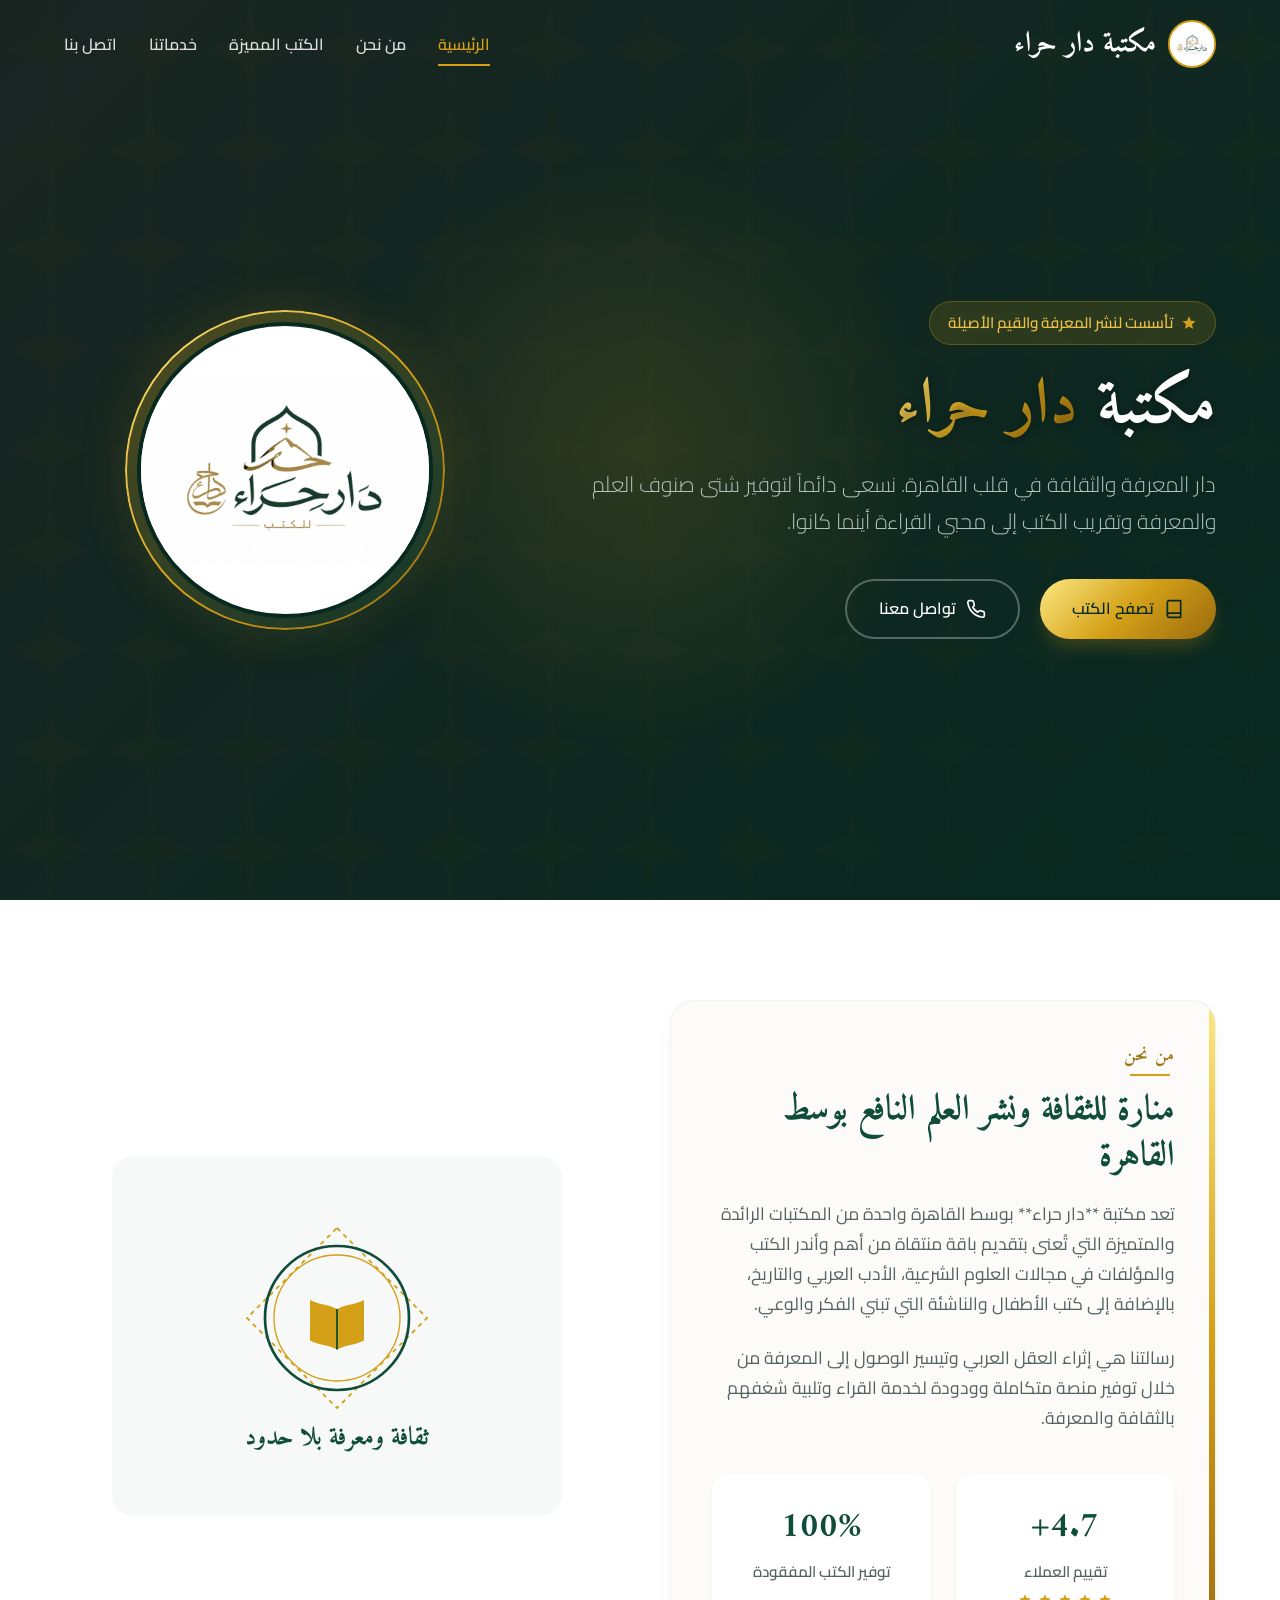
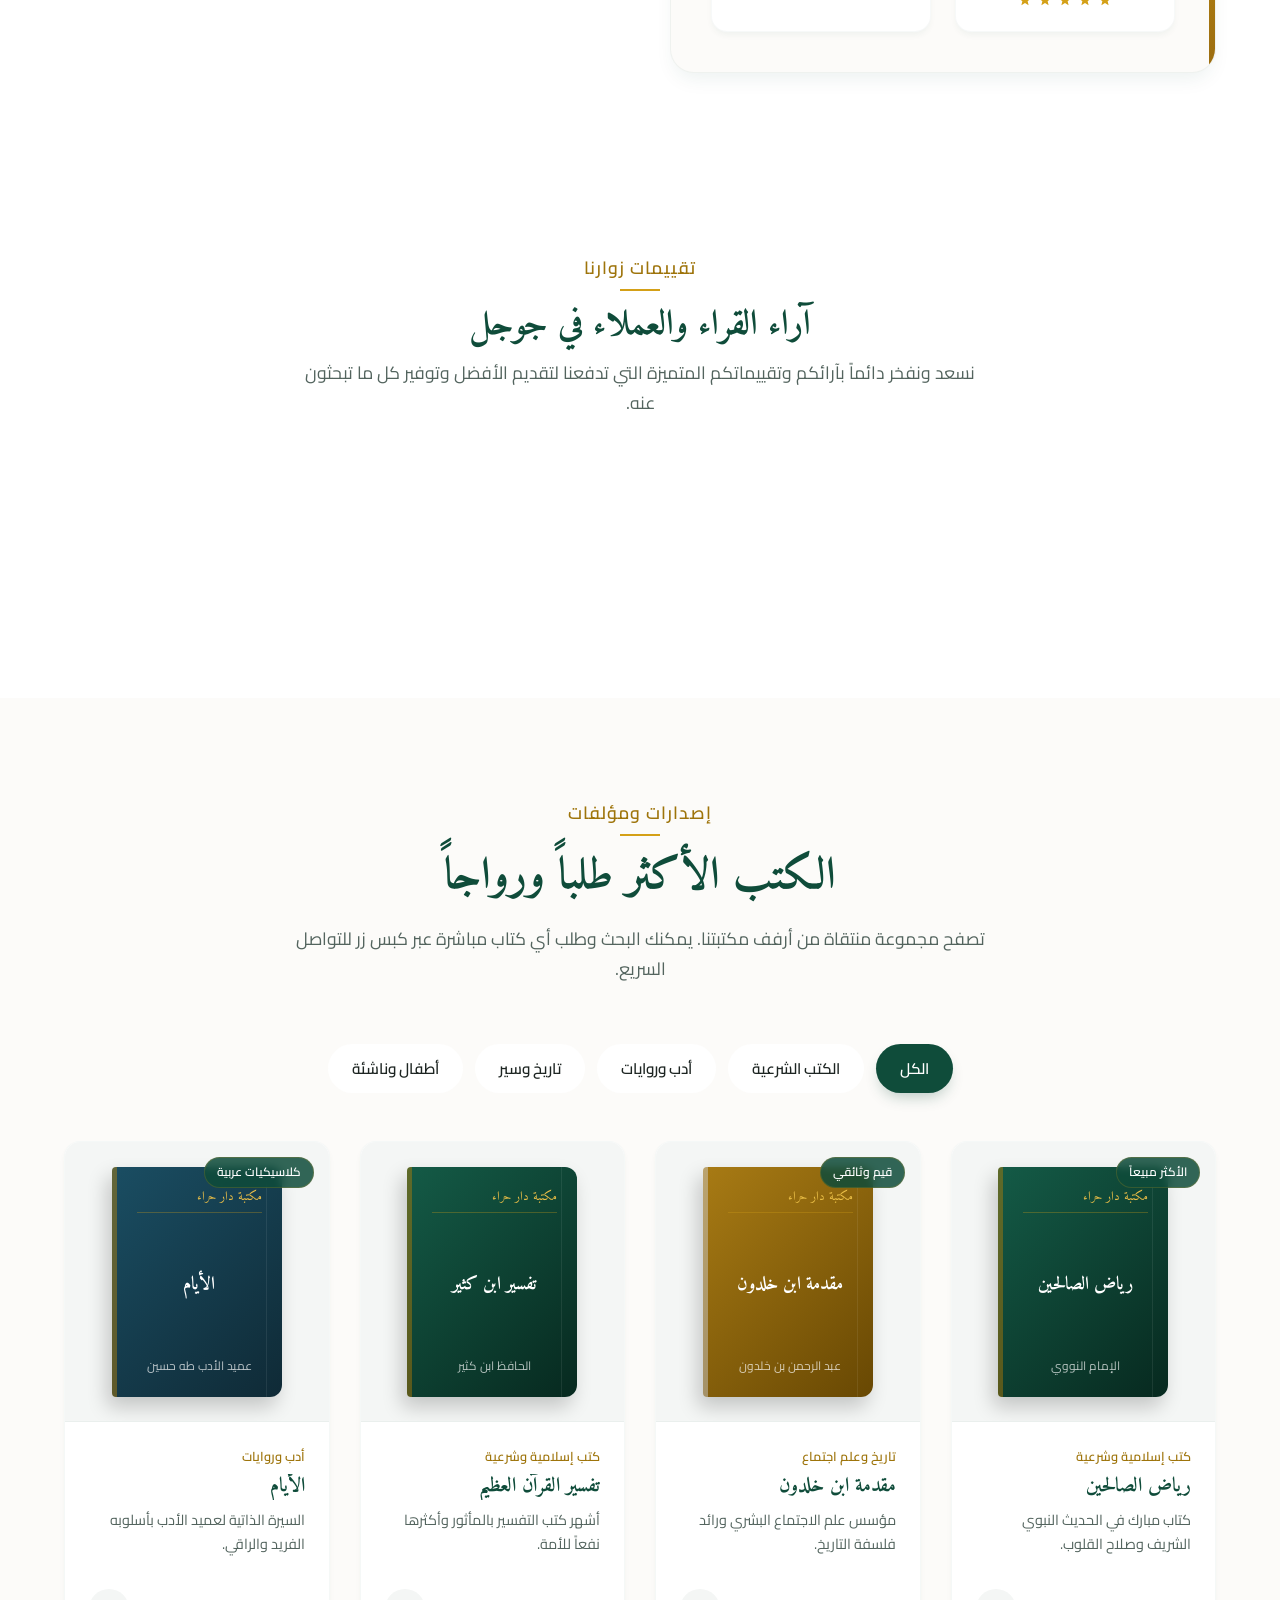
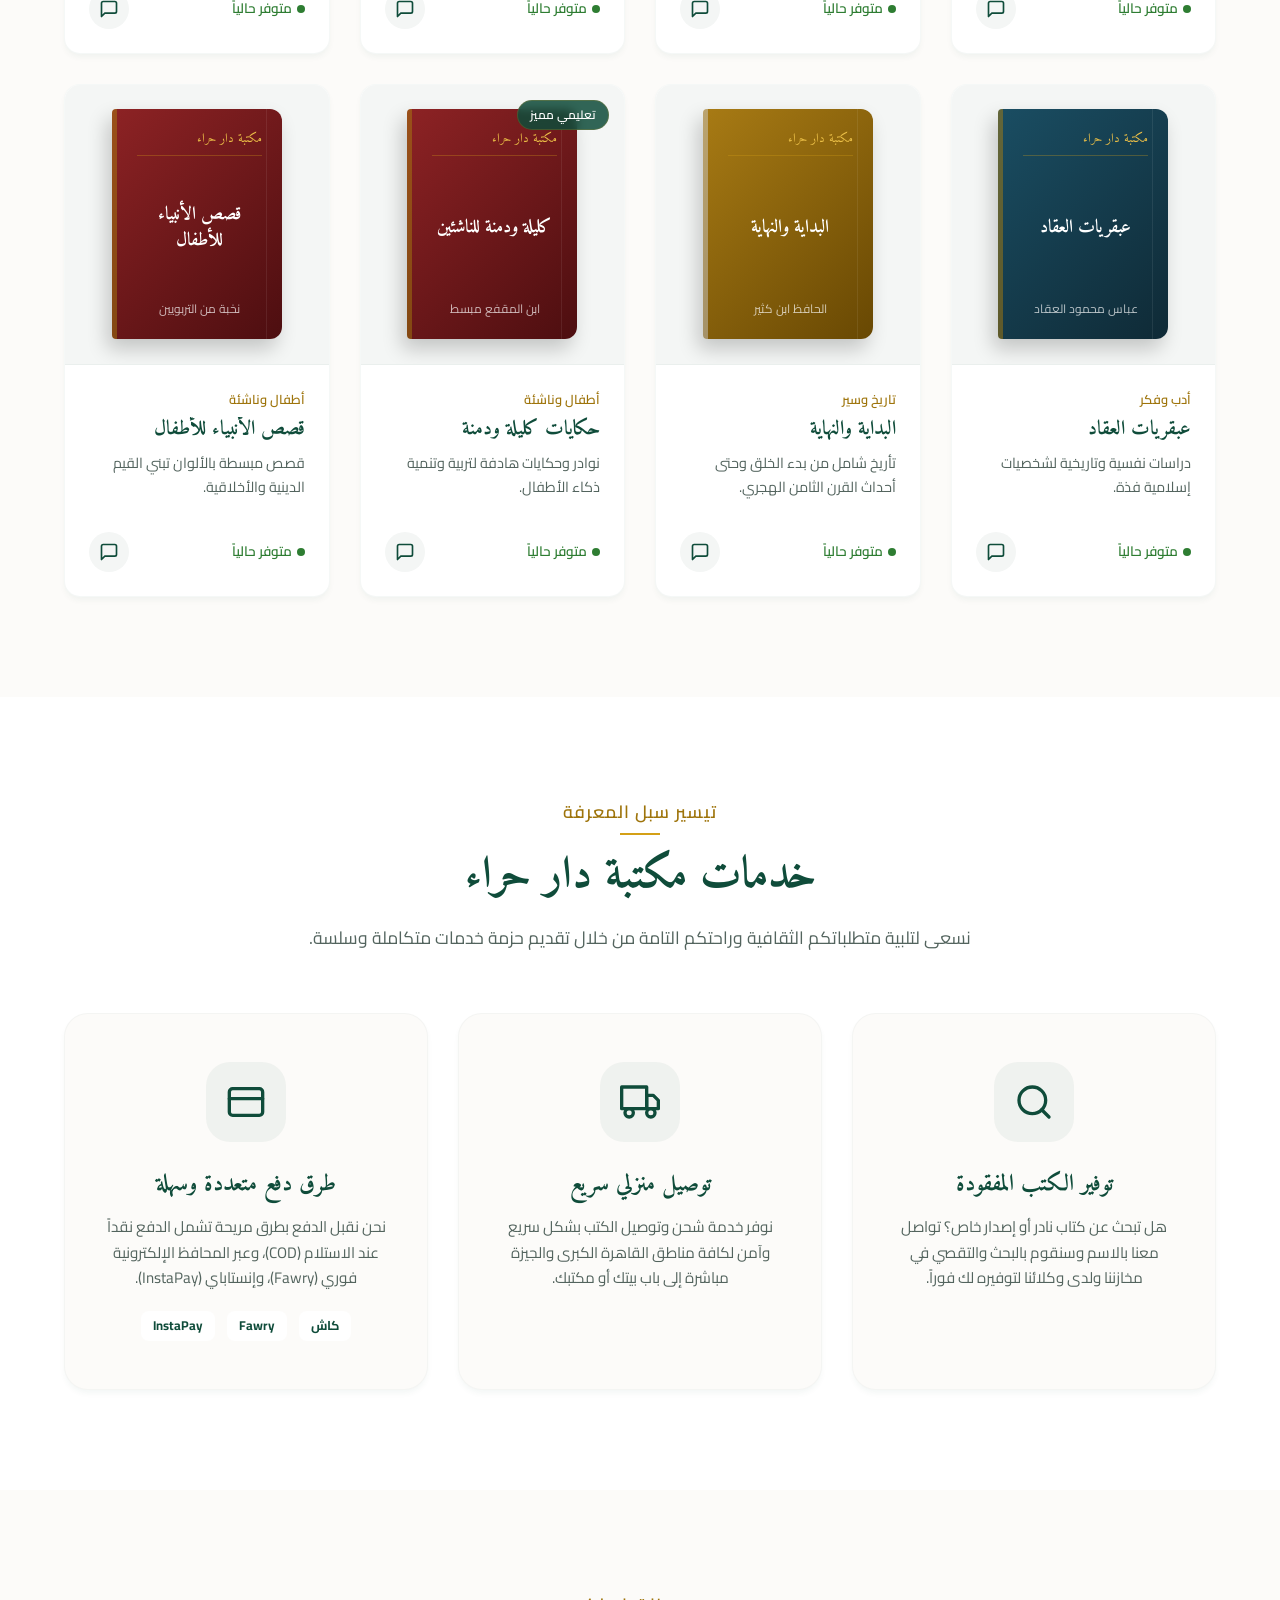
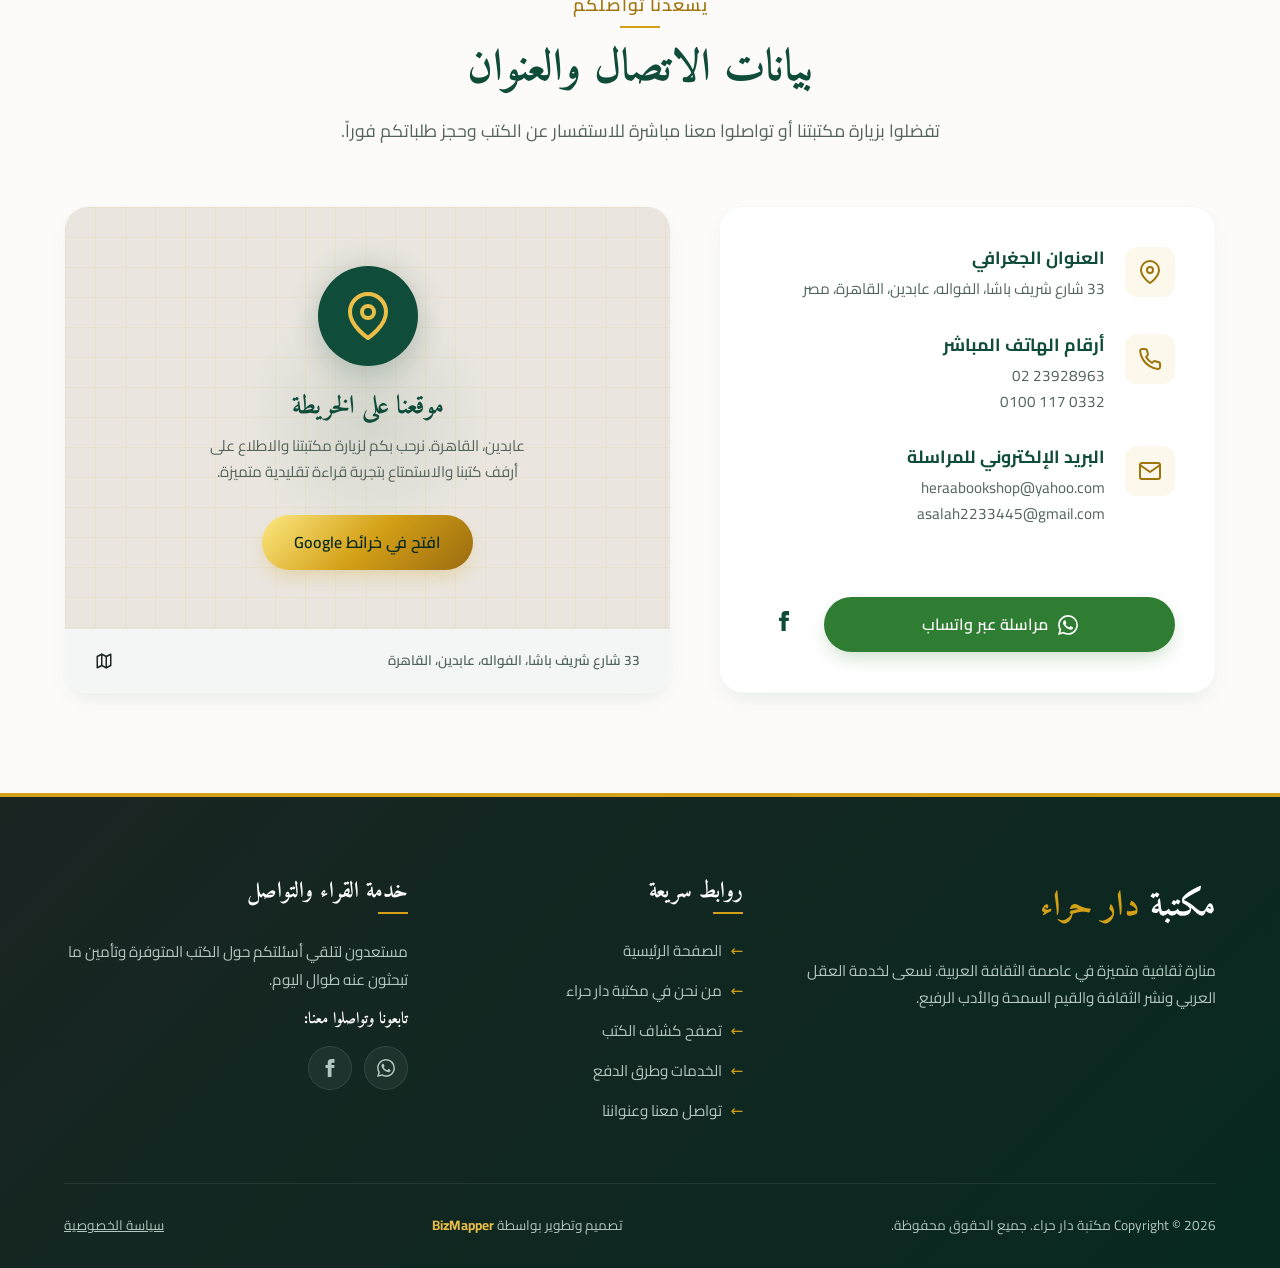
==== commit f7889e8f: "Google Review Added" ====
--- a/index.html
+++ b/index.html
@@ -237,6 +237,24 @@
     </div>
   </section>
 
+  <!-- قسم تقييمات العملاء (Google Reviews Section) -->
+  <section class="section reviews-widget" id="reviews" style="background: var(--bg-card); border-bottom: 1px solid var(--border-color); padding: 80px 0 60px;">
+    <div class="container">
+      <div class="section-header" style="margin-bottom: 40px;">
+        <span class="section-subtitle">تقييمات زوارنا</span>
+        <h2 class="section-title" style="font-size: 2.2rem; margin-bottom: 10px;">آراء القراء والعملاء في جوجل</h2>
+        <p class="section-description">نسعد ونفخر دائماً بآرائكم وتقييماتكم المتميزة التي تدفعنا لتقديم الأفضل وتوفير كل ما تبحثون عنه.</p>
+      </div>
+      
+      <!-- كود تطبيق تقييمات جوجل Elfsight -->
+      <div class="elfsight-container" style="max-width: 1000px; margin: 0 auto; min-height: 180px;">
+        <!-- Elfsight Google Reviews | Dar Hara Bookshop -->
+        <script src="https://elfsightcdn.com/platform.js" async></script>
+        <div class="elfsight-app-25b4963d-322e-4f03-81ca-88647fb96ecb" data-elfsight-app-lazy></div>
+      </div>
+    </div>
+  </section>
+
   <!-- قسم الكتب المميزة (Featured Books Section) -->
   <section class="section books" id="books">
     <div class="container">
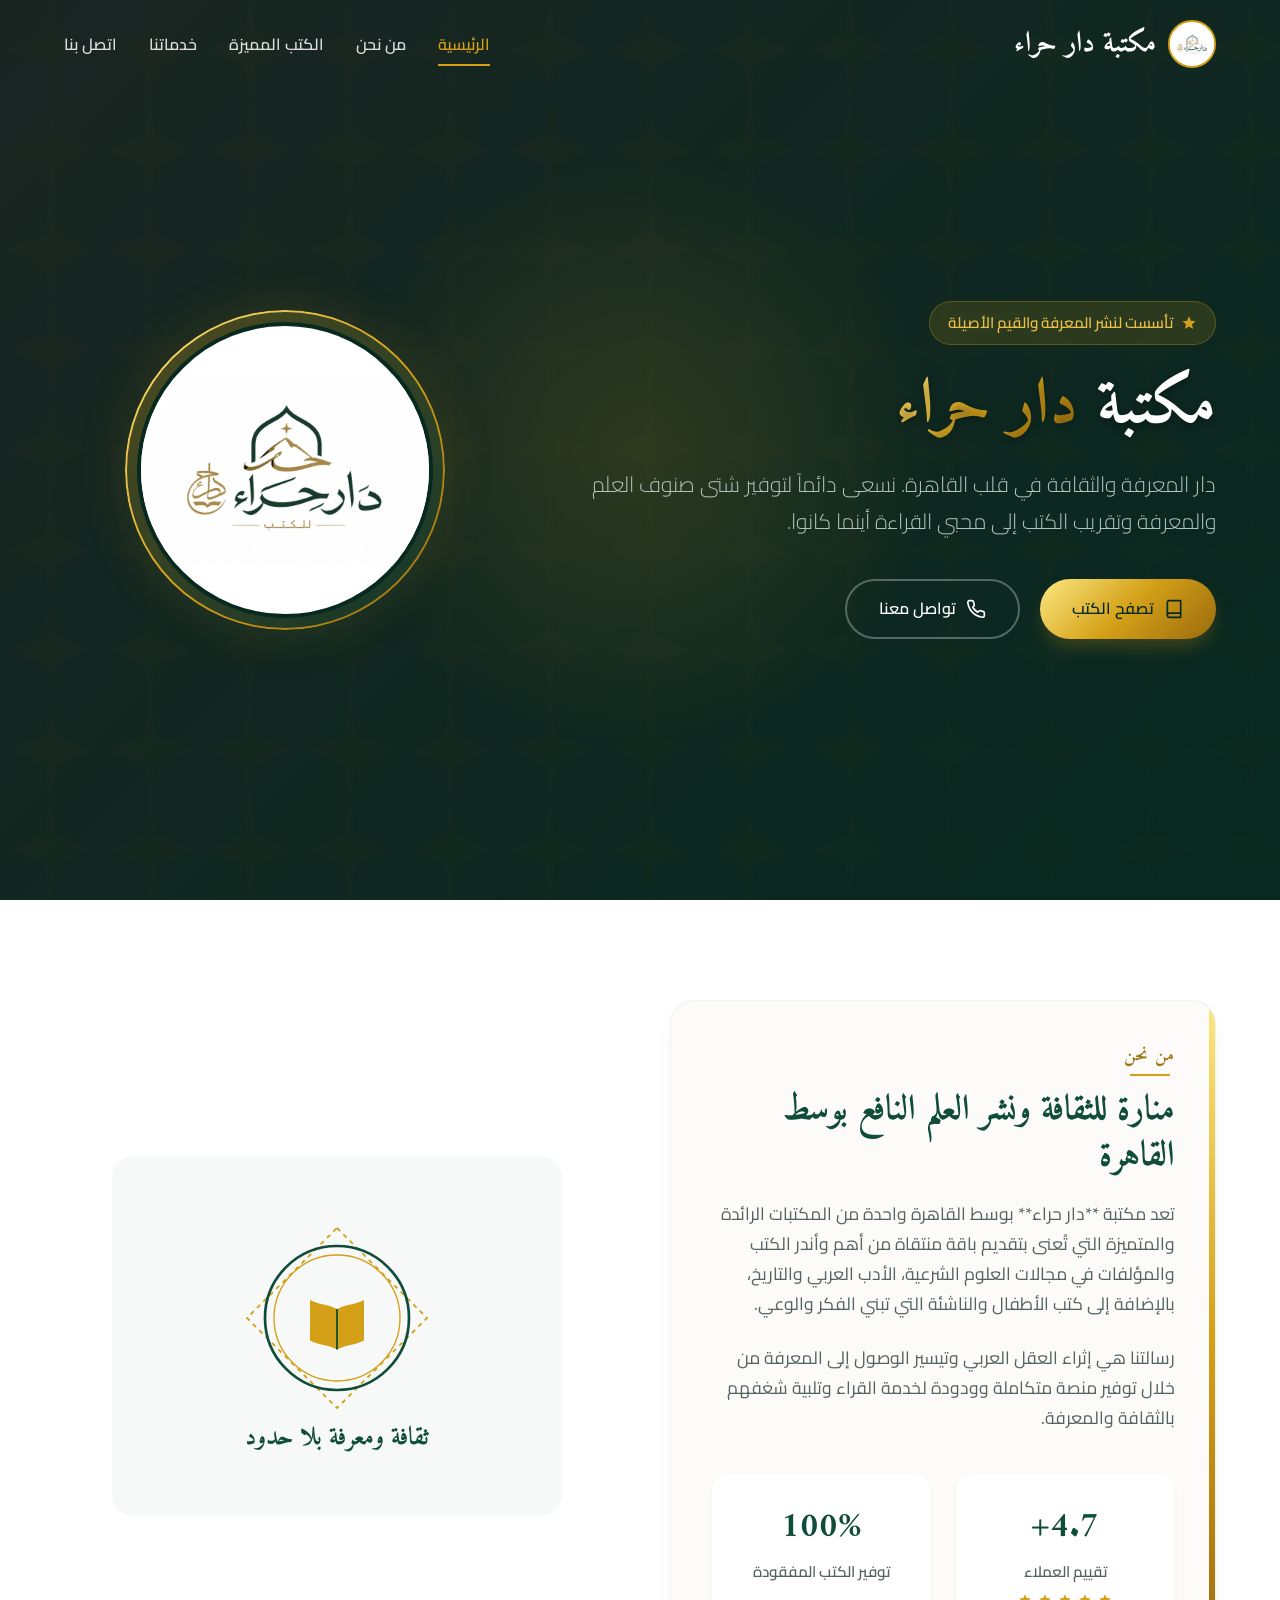
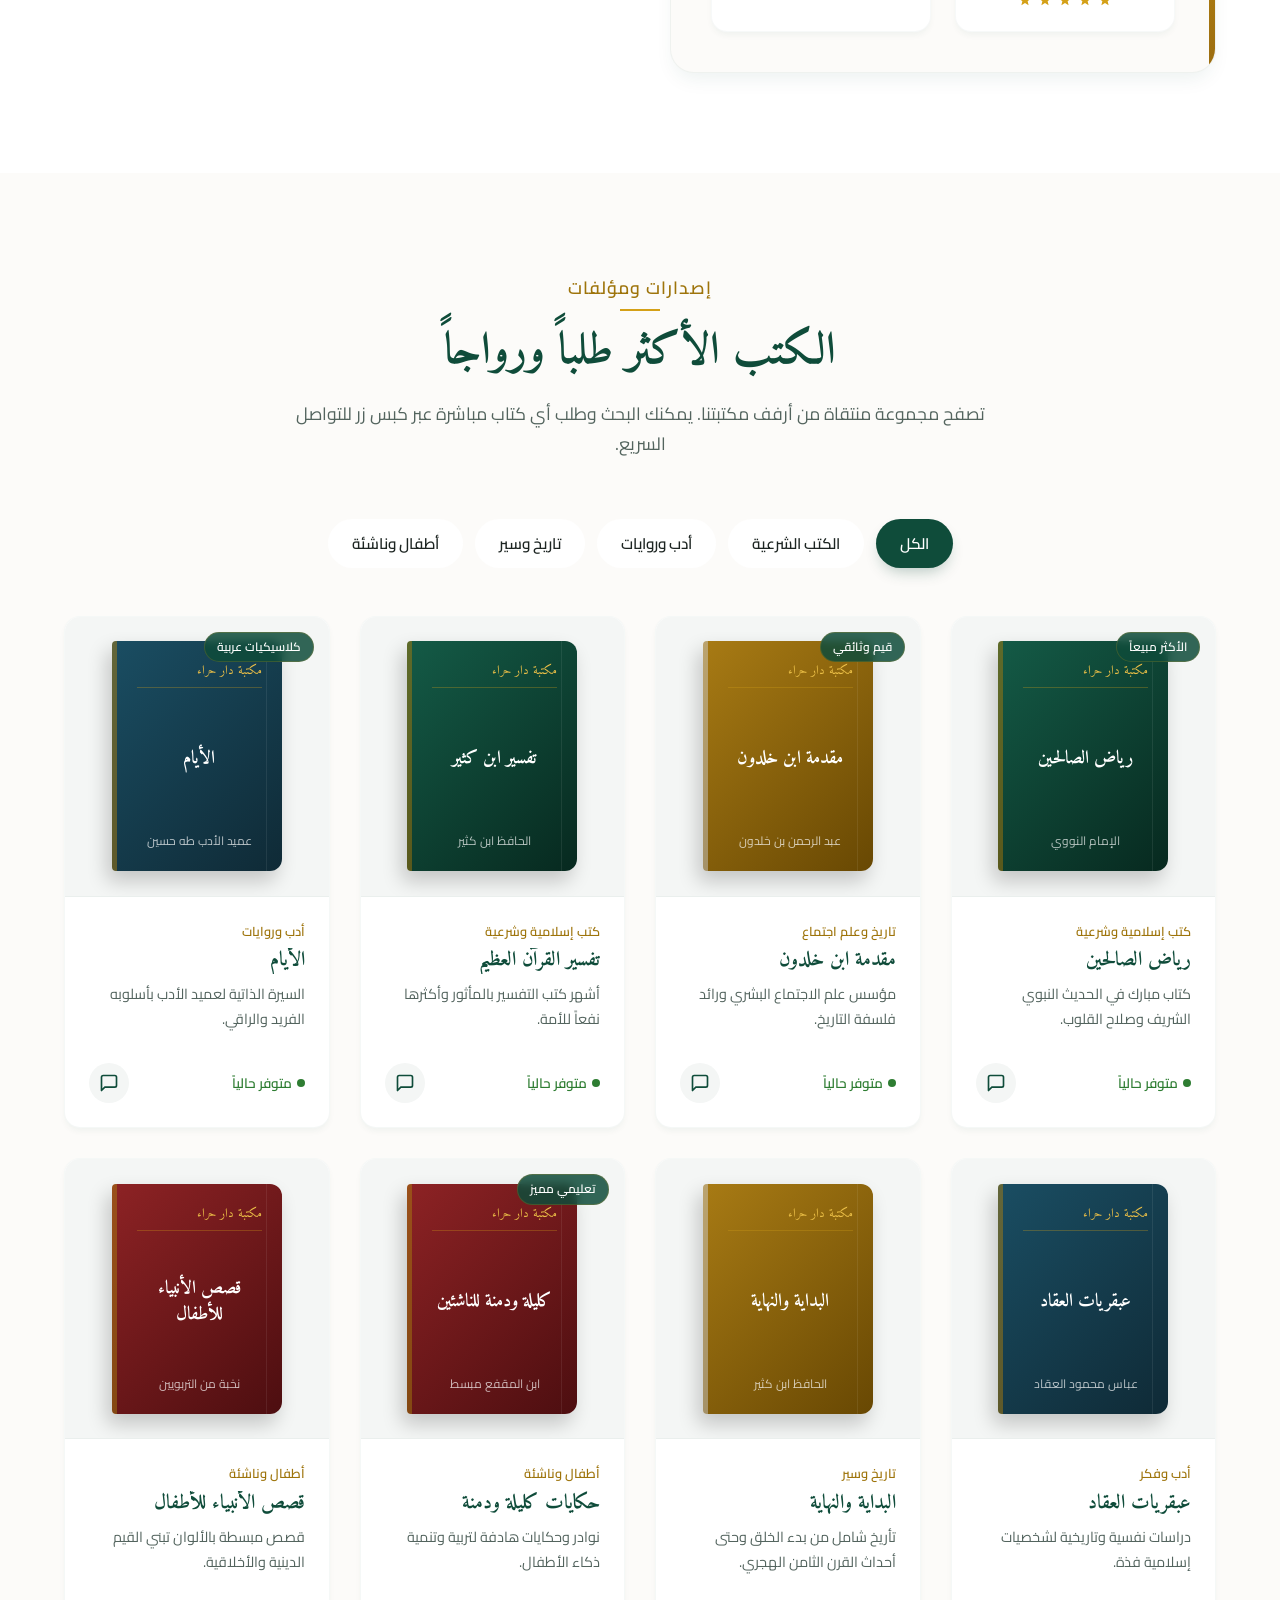
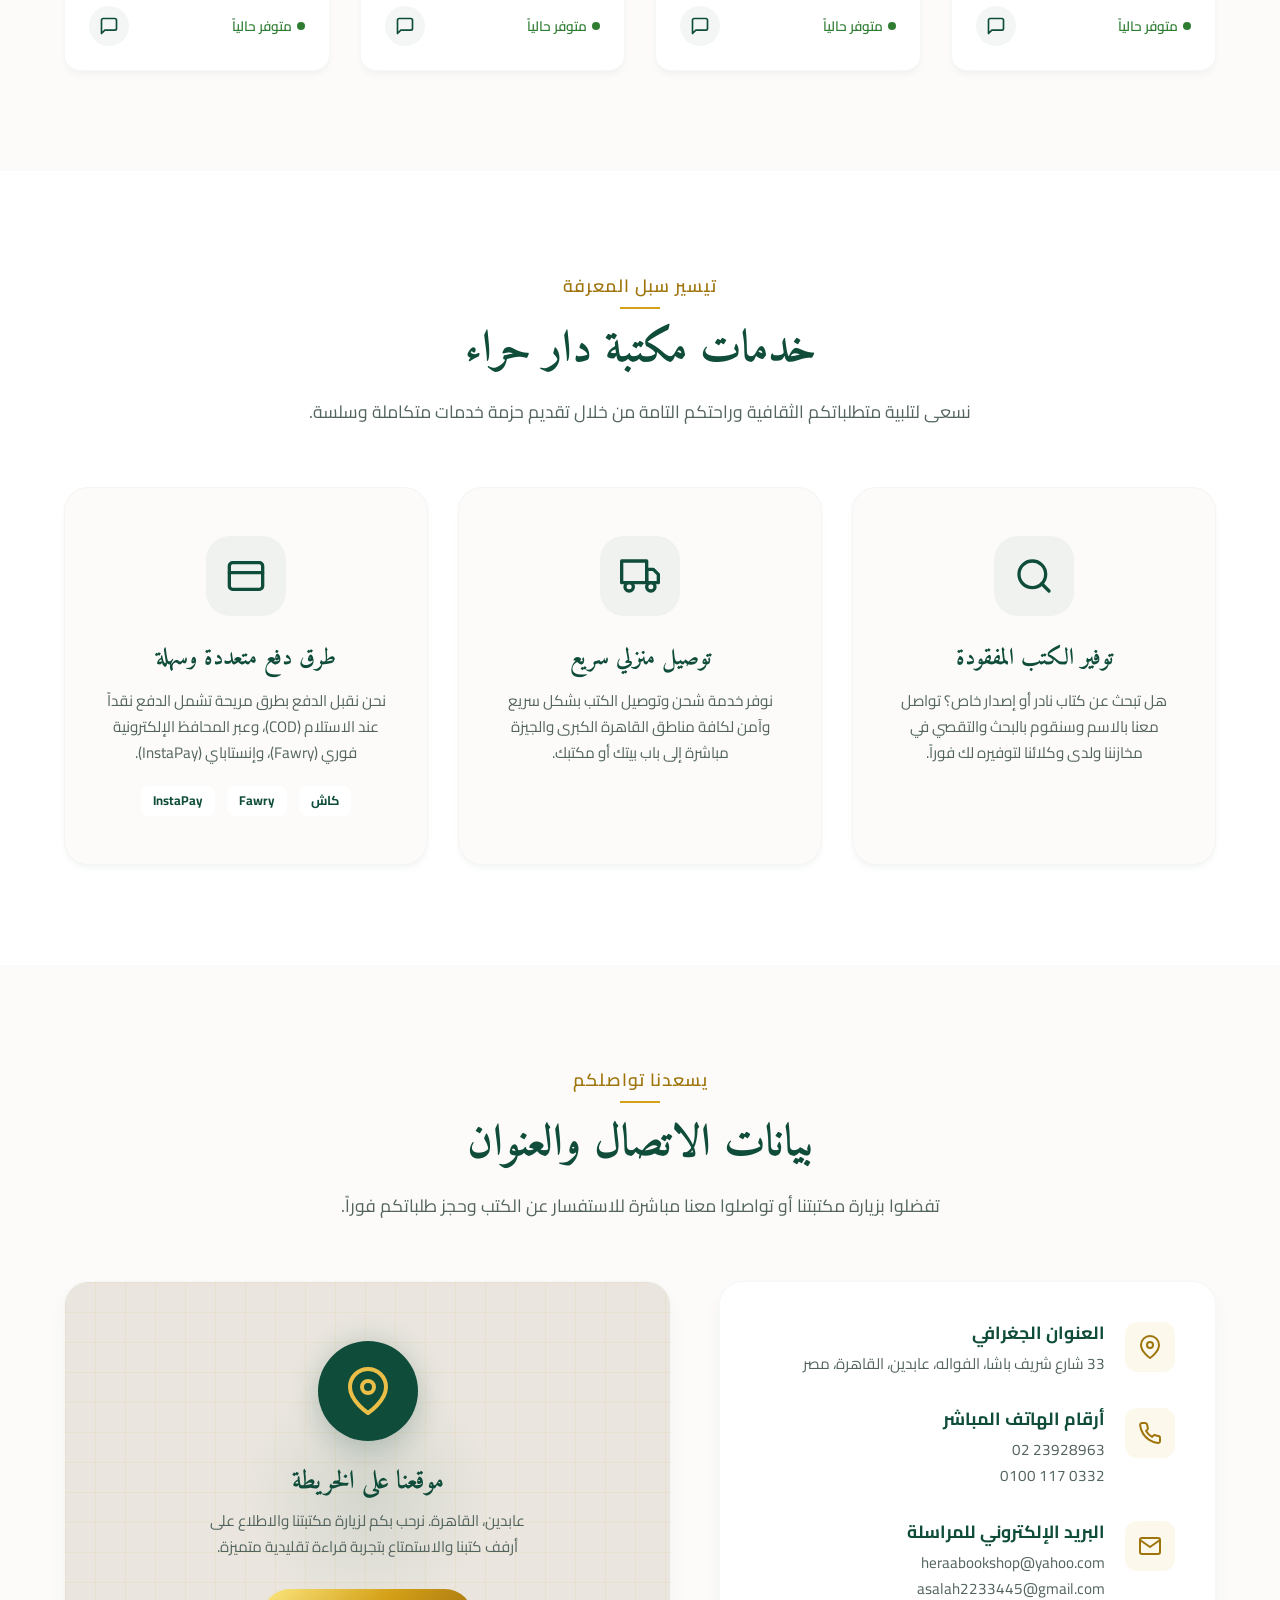
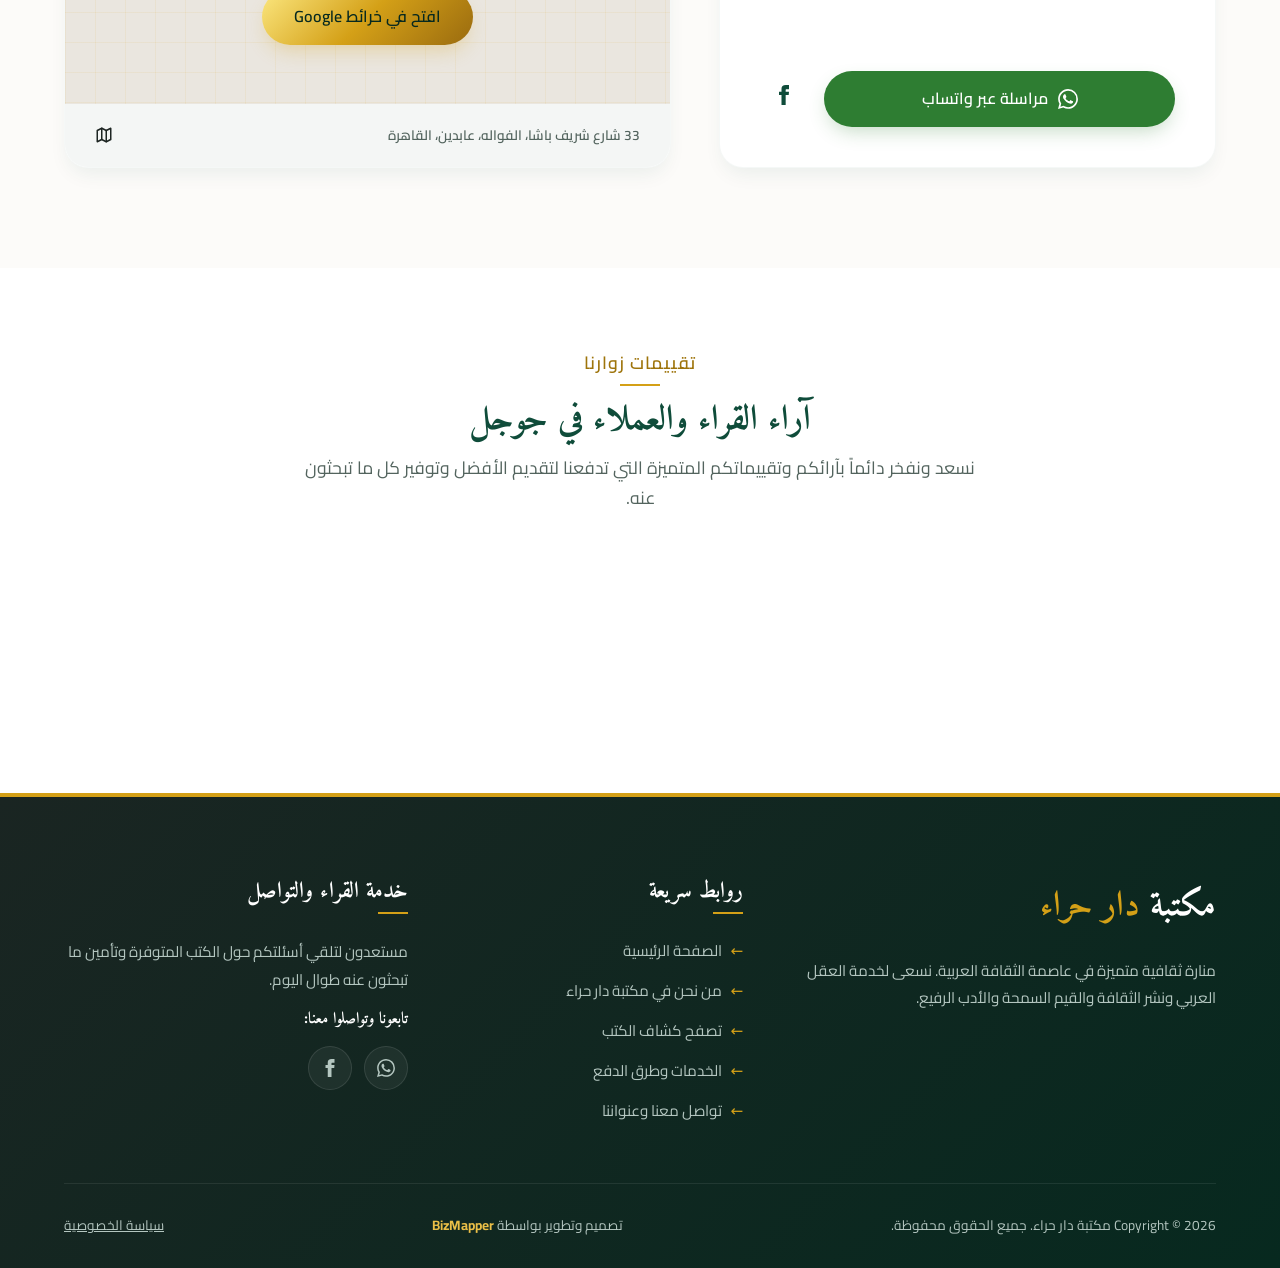
==== commit b701ce2a: "GRevew moved" ====
--- a/index.html
+++ b/index.html
@@ -237,24 +237,6 @@
     </div>
   </section>
 
-  <!-- قسم تقييمات العملاء (Google Reviews Section) -->
-  <section class="section reviews-widget" id="reviews" style="background: var(--bg-card); border-bottom: 1px solid var(--border-color); padding: 80px 0 60px;">
-    <div class="container">
-      <div class="section-header" style="margin-bottom: 40px;">
-        <span class="section-subtitle">تقييمات زوارنا</span>
-        <h2 class="section-title" style="font-size: 2.2rem; margin-bottom: 10px;">آراء القراء والعملاء في جوجل</h2>
-        <p class="section-description">نسعد ونفخر دائماً بآرائكم وتقييماتكم المتميزة التي تدفعنا لتقديم الأفضل وتوفير كل ما تبحثون عنه.</p>
-      </div>
-      
-      <!-- كود تطبيق تقييمات جوجل Elfsight -->
-      <div class="elfsight-container" style="max-width: 1000px; margin: 0 auto; min-height: 180px;">
-        <!-- Elfsight Google Reviews | Dar Hara Bookshop -->
-        <script src="https://elfsightcdn.com/platform.js" async></script>
-        <div class="elfsight-app-25b4963d-322e-4f03-81ca-88647fb96ecb" data-elfsight-app-lazy></div>
-      </div>
-    </div>
-  </section>
-
   <!-- قسم الكتب المميزة (Featured Books Section) -->
   <section class="section books" id="books">
     <div class="container">
@@ -621,6 +603,24 @@
     </div>
   </section>
 
+  <!-- قسم تقييمات العملاء (Google Reviews Section) -->
+  <section class="section reviews-widget" id="reviews" style="background: var(--bg-card); border-bottom: 1px solid var(--border-color); padding: 80px 0 60px;">
+    <div class="container">
+      <div class="section-header" style="margin-bottom: 40px;">
+        <span class="section-subtitle">تقييمات زوارنا</span>
+        <h2 class="section-title" style="font-size: 2.2rem; margin-bottom: 10px;">آراء القراء والعملاء في جوجل</h2>
+        <p class="section-description">نسعد ونفخر دائماً بآرائكم وتقييماتكم المتميزة التي تدفعنا لتقديم الأفضل وتوفير كل ما تبحثون عنه.</p>
+      </div>
+      
+      <!-- كود تطبيق تقييمات جوجل Elfsight -->
+      <div class="elfsight-container" style="max-width: 1000px; margin: 0 auto; min-height: 180px;">
+        <!-- Elfsight Google Reviews | Dar Hara Bookshop -->
+        <script src="https://elfsightcdn.com/platform.js" async></script>
+        <div class="elfsight-app-25b4963d-322e-4f03-81ca-88647fb96ecb" data-elfsight-app-lazy></div>
+      </div>
+    </div>
+  </section>
+
   <!-- التذييل (Footer) -->
   <footer class="footer">
     <div class="container">
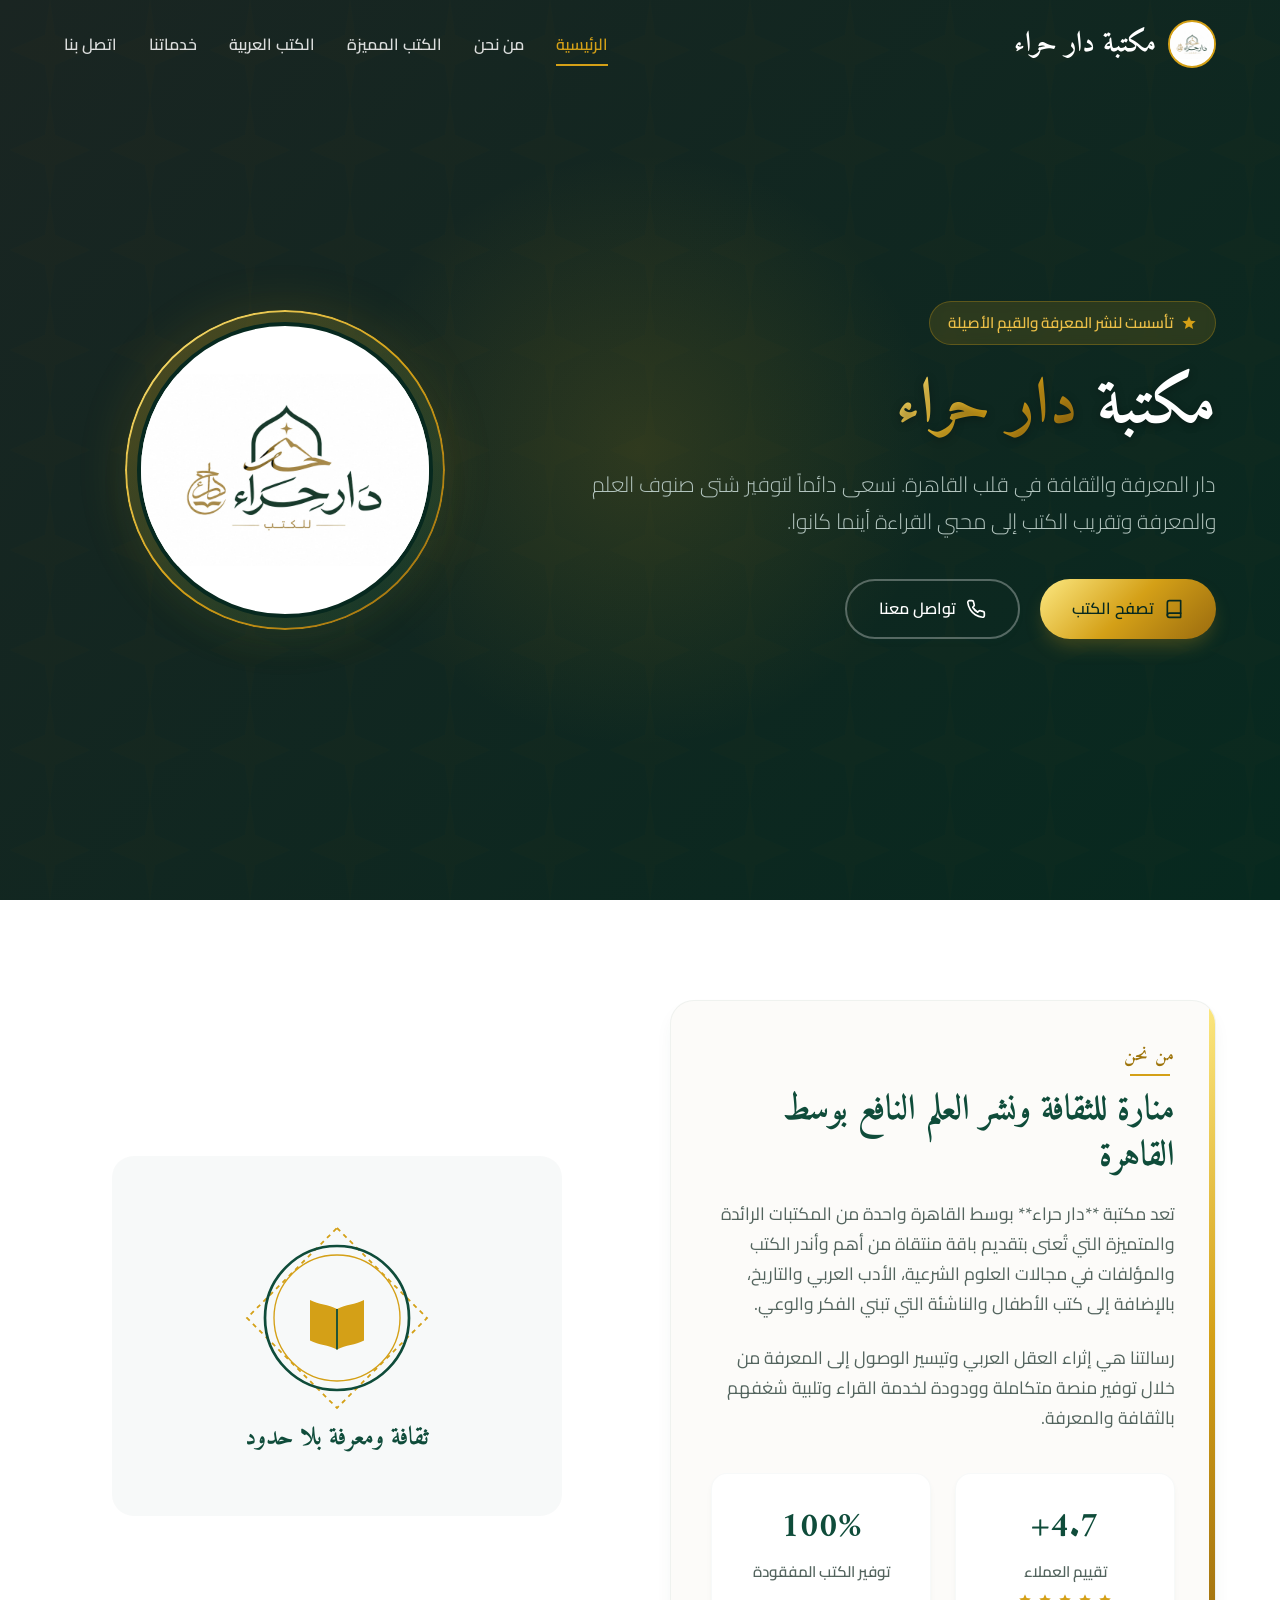
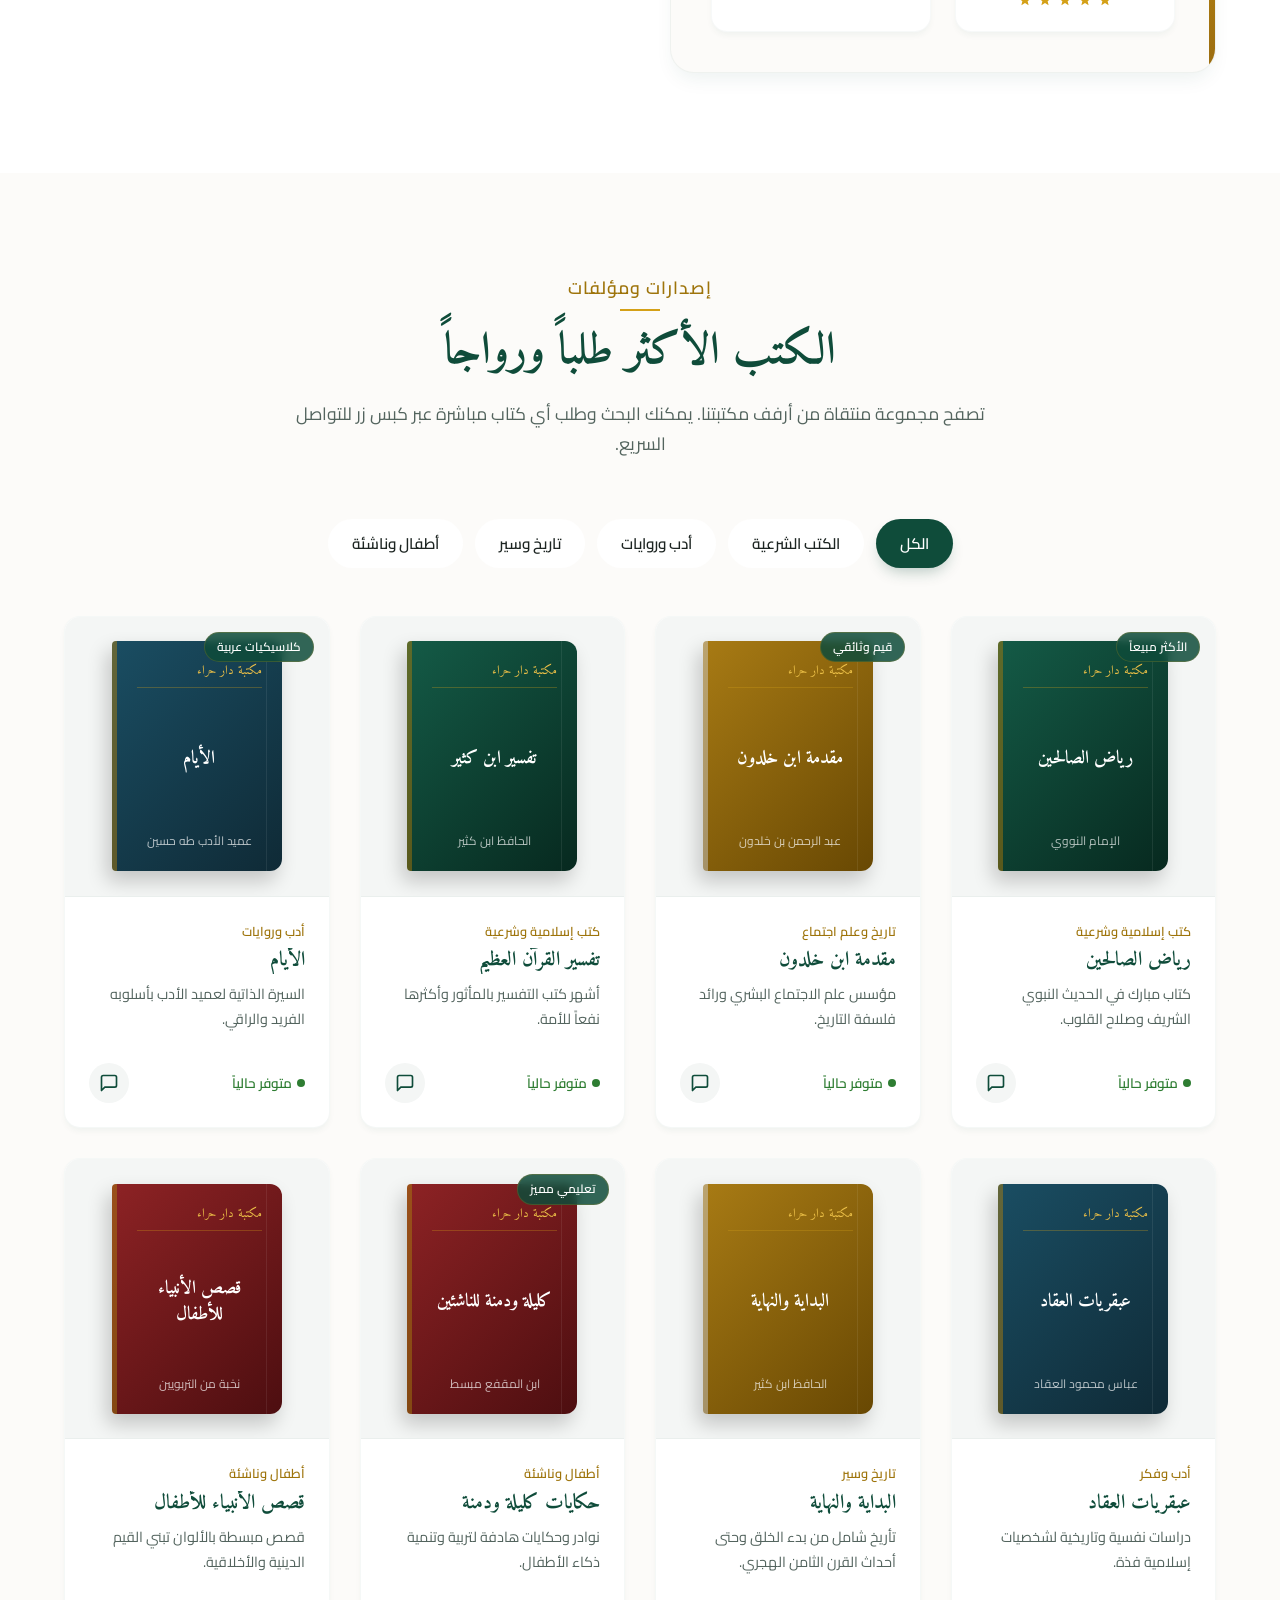
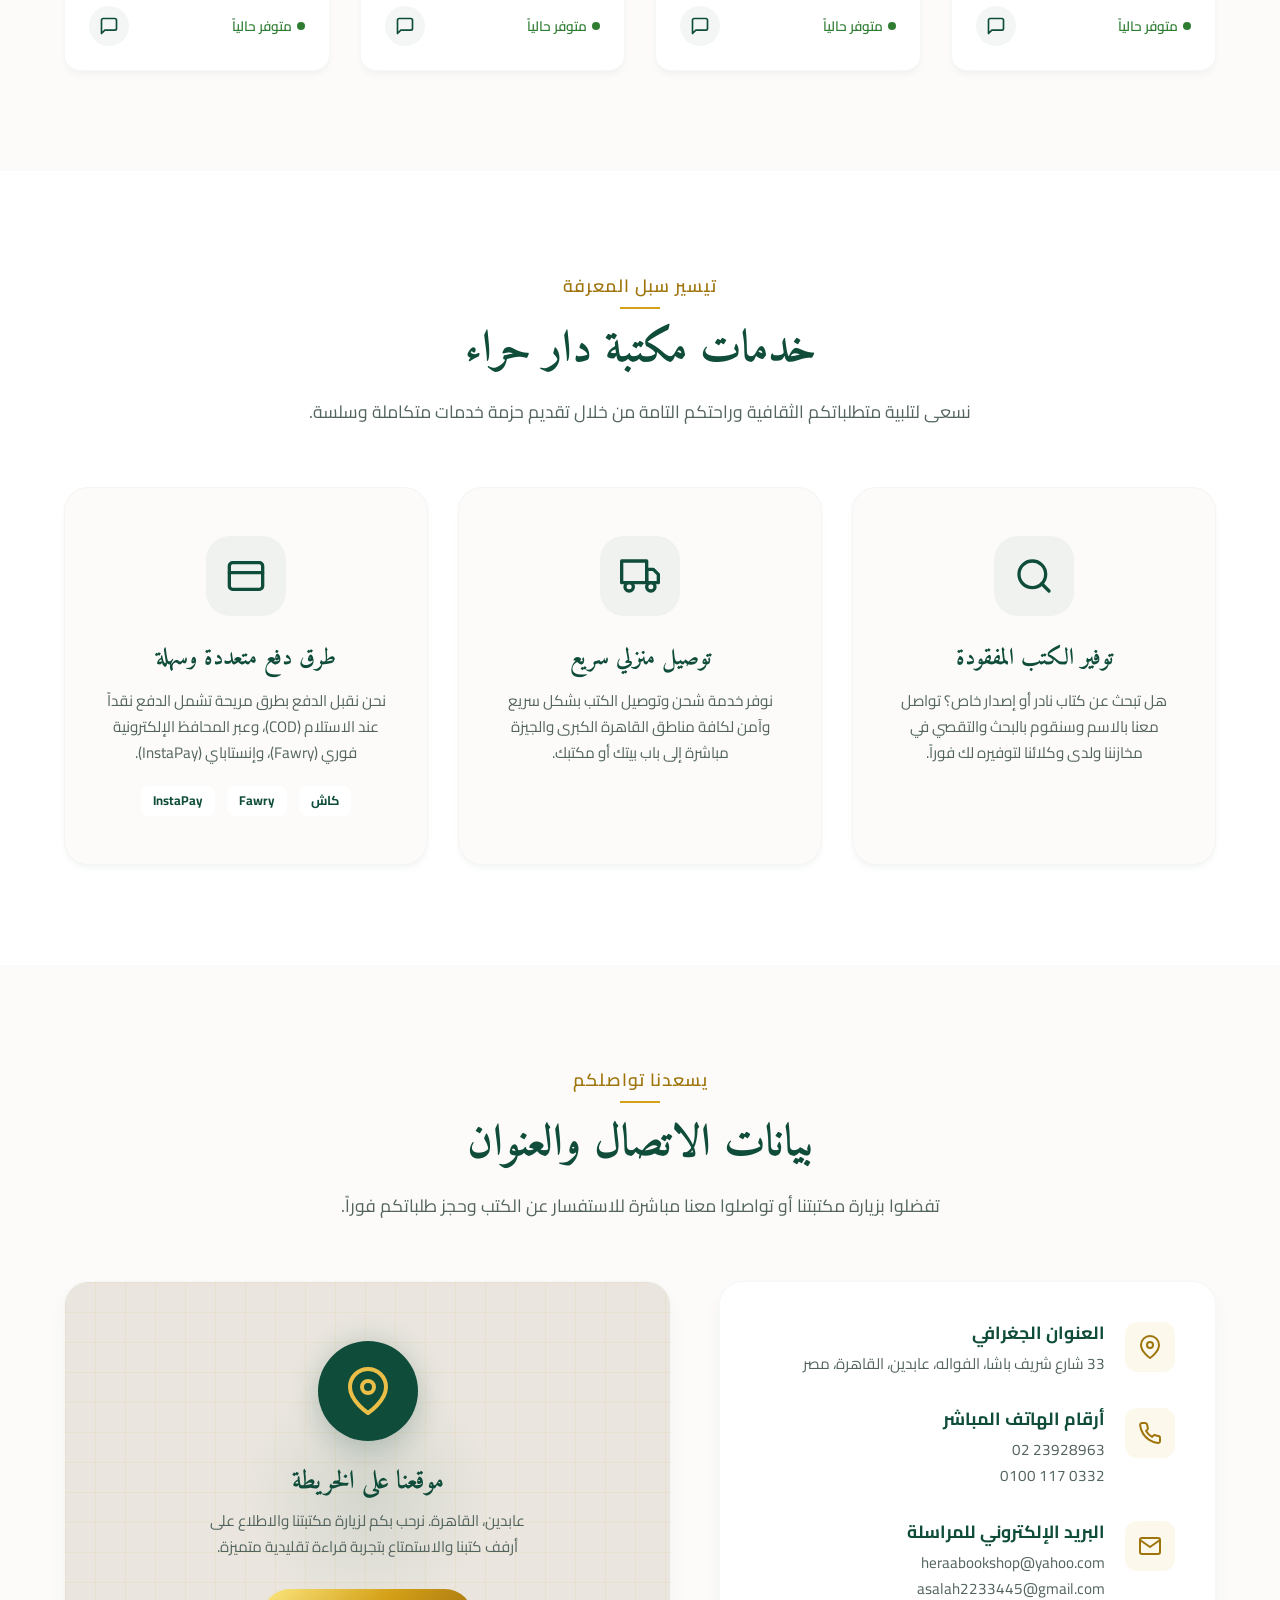
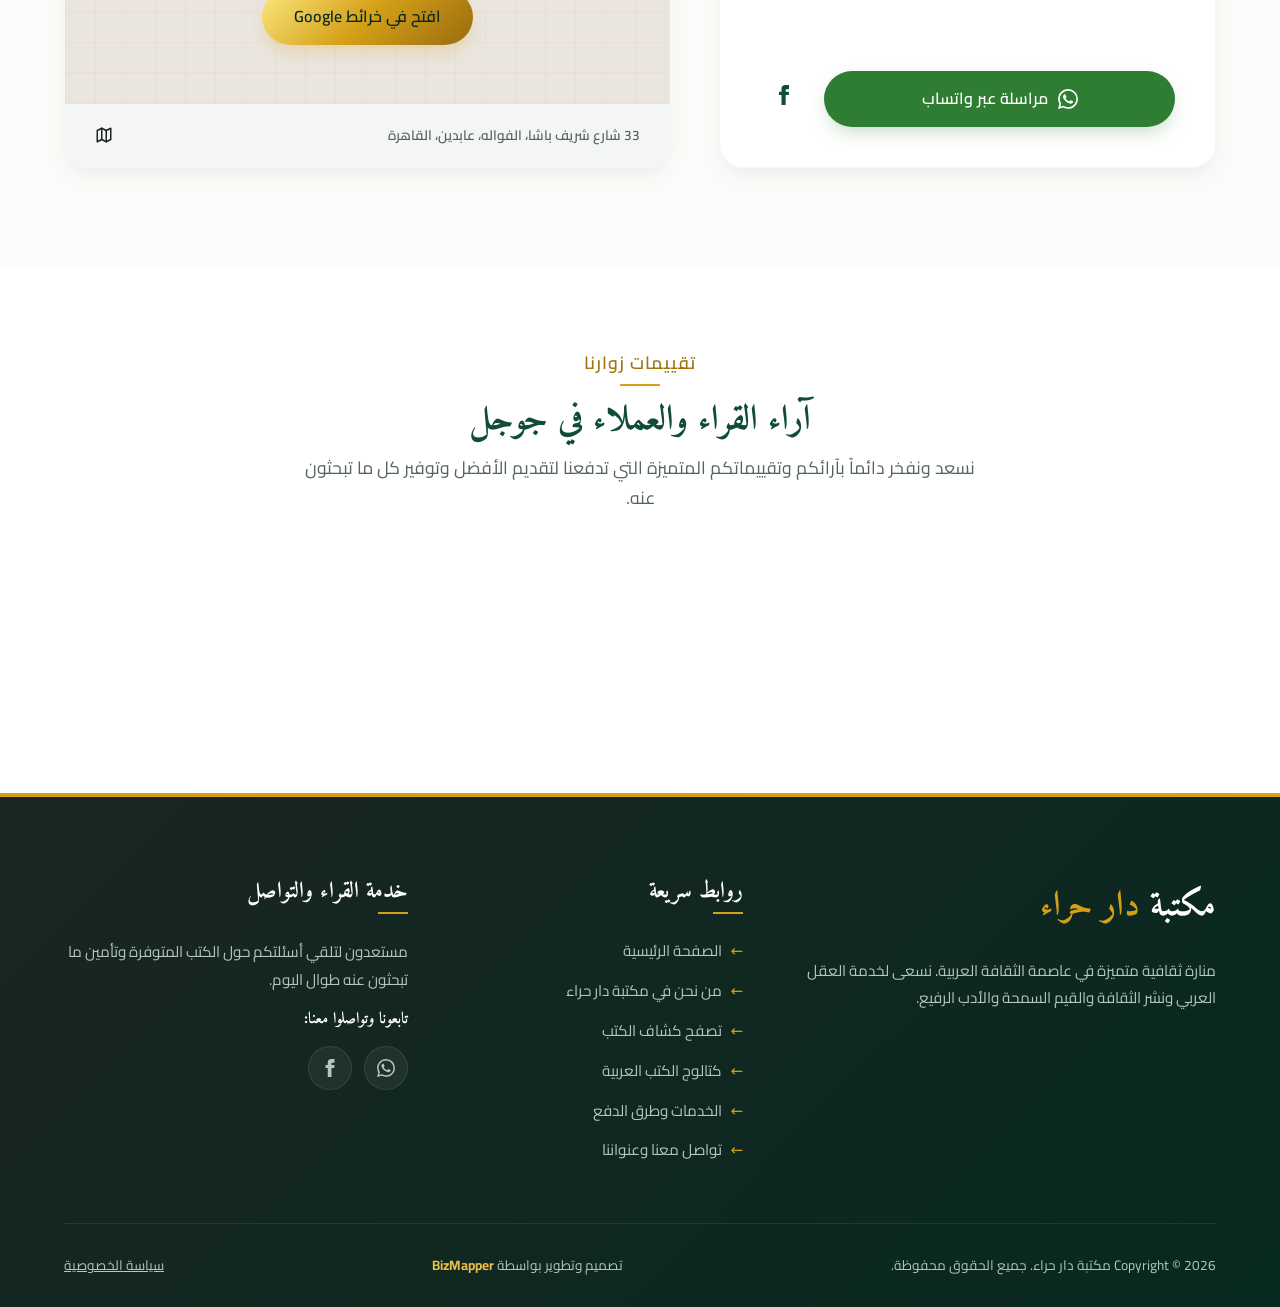
==== commit 43607f78: "Arabic Book html added" ====
--- a/index.html
+++ b/index.html
@@ -6,6 +6,7 @@
   
   <!-- تحسينات محركات البحث الأساسية (Core SEO Meta Tags) -->
   <title>مكتبة دار حراء | دار المعرفة والثقافة في قلب القاهرة</title>
+  <link rel="canonical" href="https://dar-hara-bookshop.github.io/" />
   <meta name="description" content="مكتبة دار حراء بالقاهرة - وجهتكم الثقافية الأولى للحصول على أفضل الكتب الإسلامية، الأدبية، التاريخية وكتب الأطفال. نوفر خدمات البحث وتوفير الكتب والتوصيل داخل القاهرة والدفع عبر فوري وإنستاباي.">
   <meta name="keywords" content="مكتبة دار حراء, مكتبات القاهرة, كتب إسلامية, روايات عربية, كتب تاريخ, كتب أطفال, وسط البلد عابدين, توفير كتب, توصيل كتب القاهرة">
   <meta name="author" content="BizMapper">
@@ -116,6 +117,7 @@
         <a href="#hero" class="nav-link active">الرئيسية</a>
         <a href="#about" class="nav-link">من نحن</a>
         <a href="#books" class="nav-link">الكتب المميزة</a>
+        <a href="arabic-books.html" class="nav-link">الكتب العربية</a>
         <a href="#services" class="nav-link">خدماتنا</a>
         <a href="#contact" class="nav-link">اتصل بنا</a>
       </nav>
@@ -136,6 +138,7 @@
       <a href="#hero" class="mobile-nav-link">الرئيسية</a>
       <a href="#about" class="mobile-nav-link">من نحن</a>
       <a href="#books" class="mobile-nav-link">الكتب المميزة</a>
+      <a href="arabic-books.html" class="mobile-nav-link">الكتب العربية</a>
       <a href="#services" class="mobile-nav-link">خدماتنا</a>
       <a href="#contact" class="mobile-nav-link">اتصل بنا</a>
     </nav>
@@ -642,6 +645,7 @@
             <a href="#hero" class="footer-link">الصفحة الرئيسية</a>
             <a href="#about" class="footer-link">من نحن في مكتبة دار حراء</a>
             <a href="#books" class="footer-link">تصفح كشاف الكتب</a>
+            <a href="arabic-books.html" class="footer-link">كتالوج الكتب العربية</a>
             <a href="#services" class="footer-link">الخدمات وطرق الدفع</a>
             <a href="#contact" class="footer-link">تواصل معنا وعنواننا</a>
           </nav>
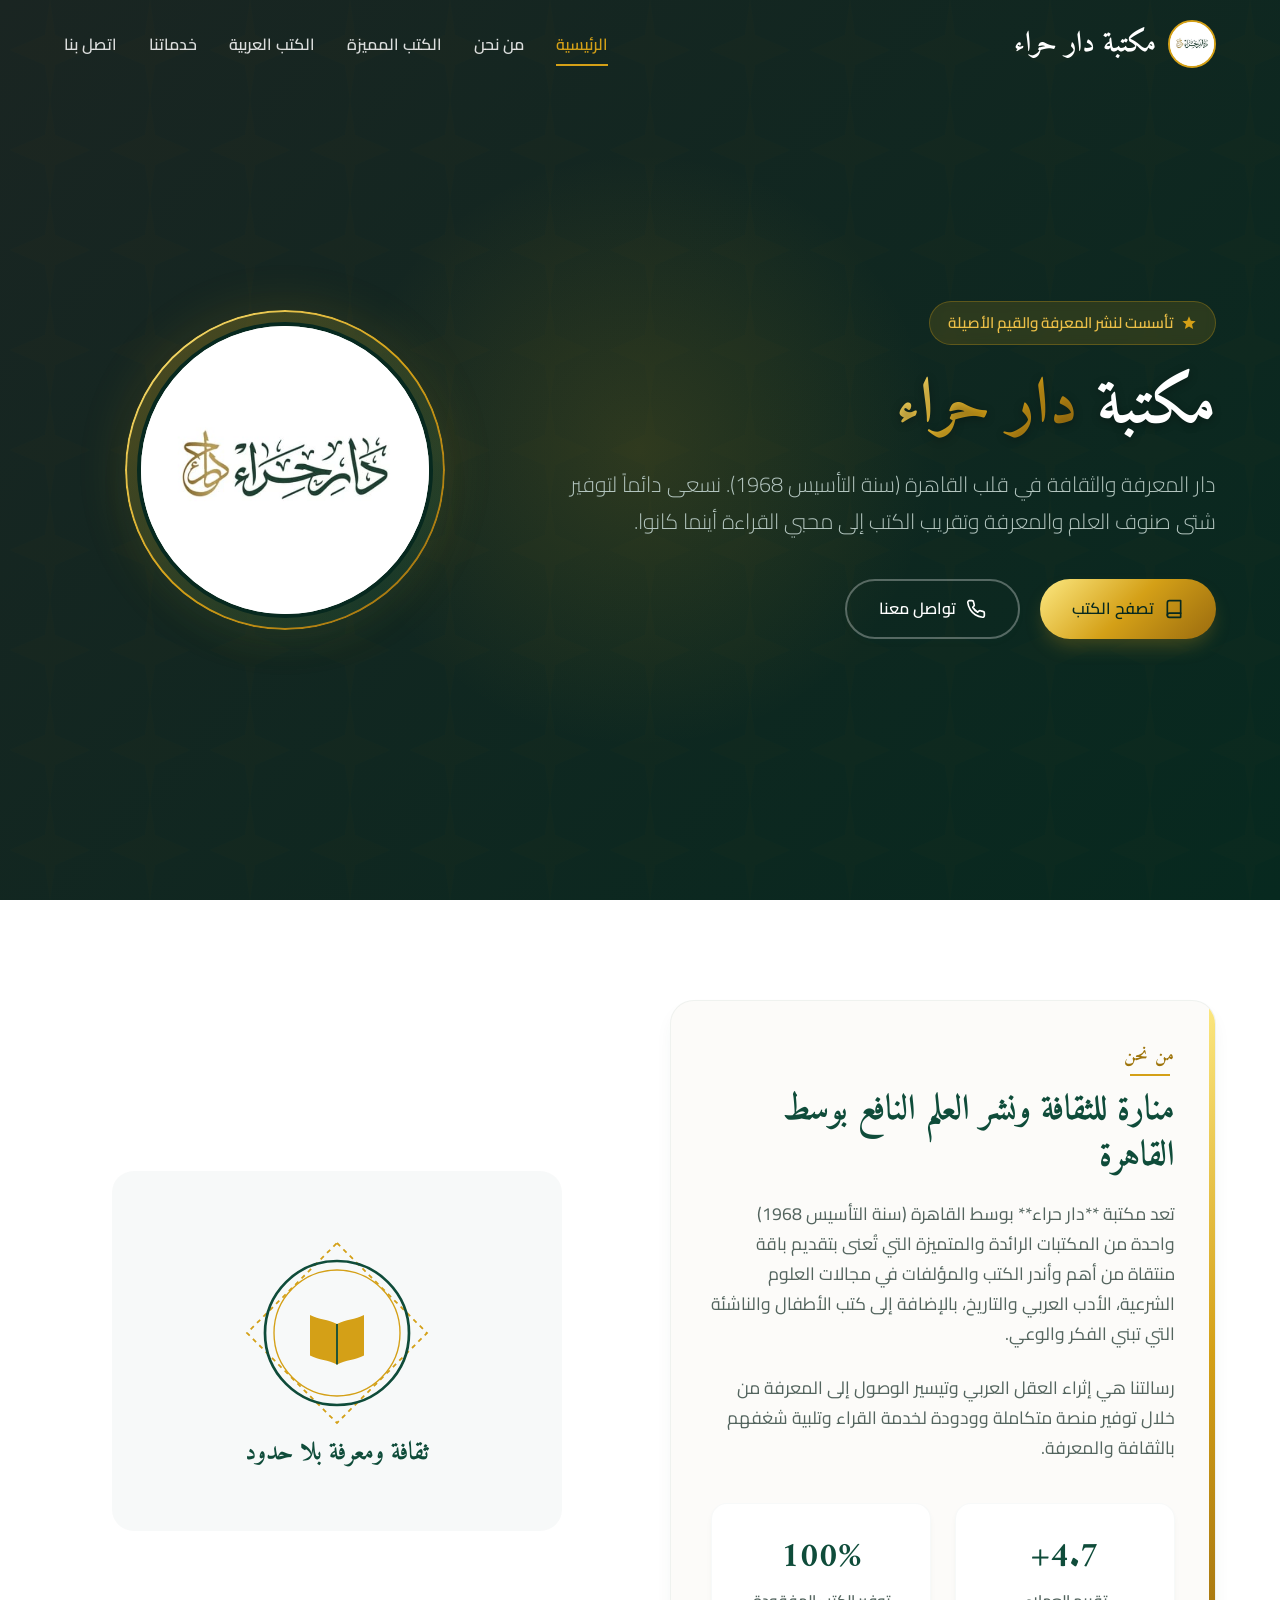
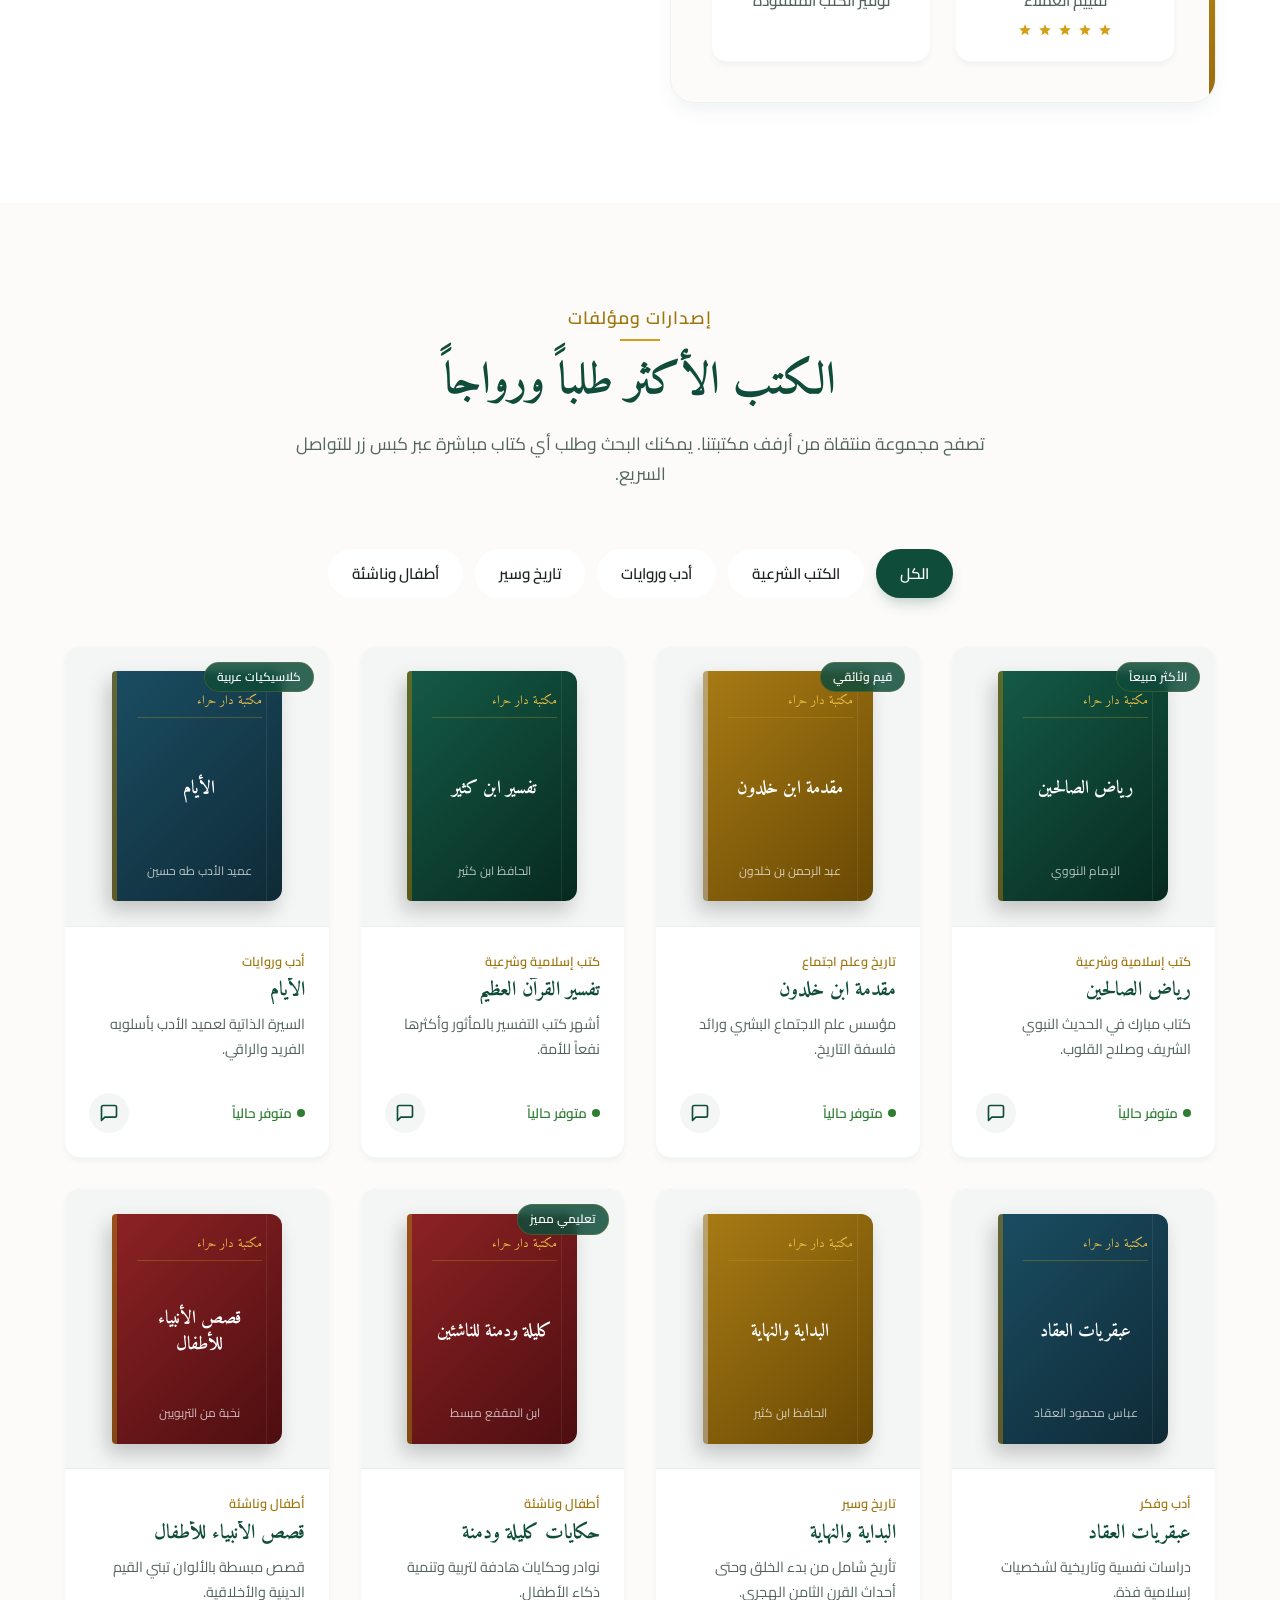
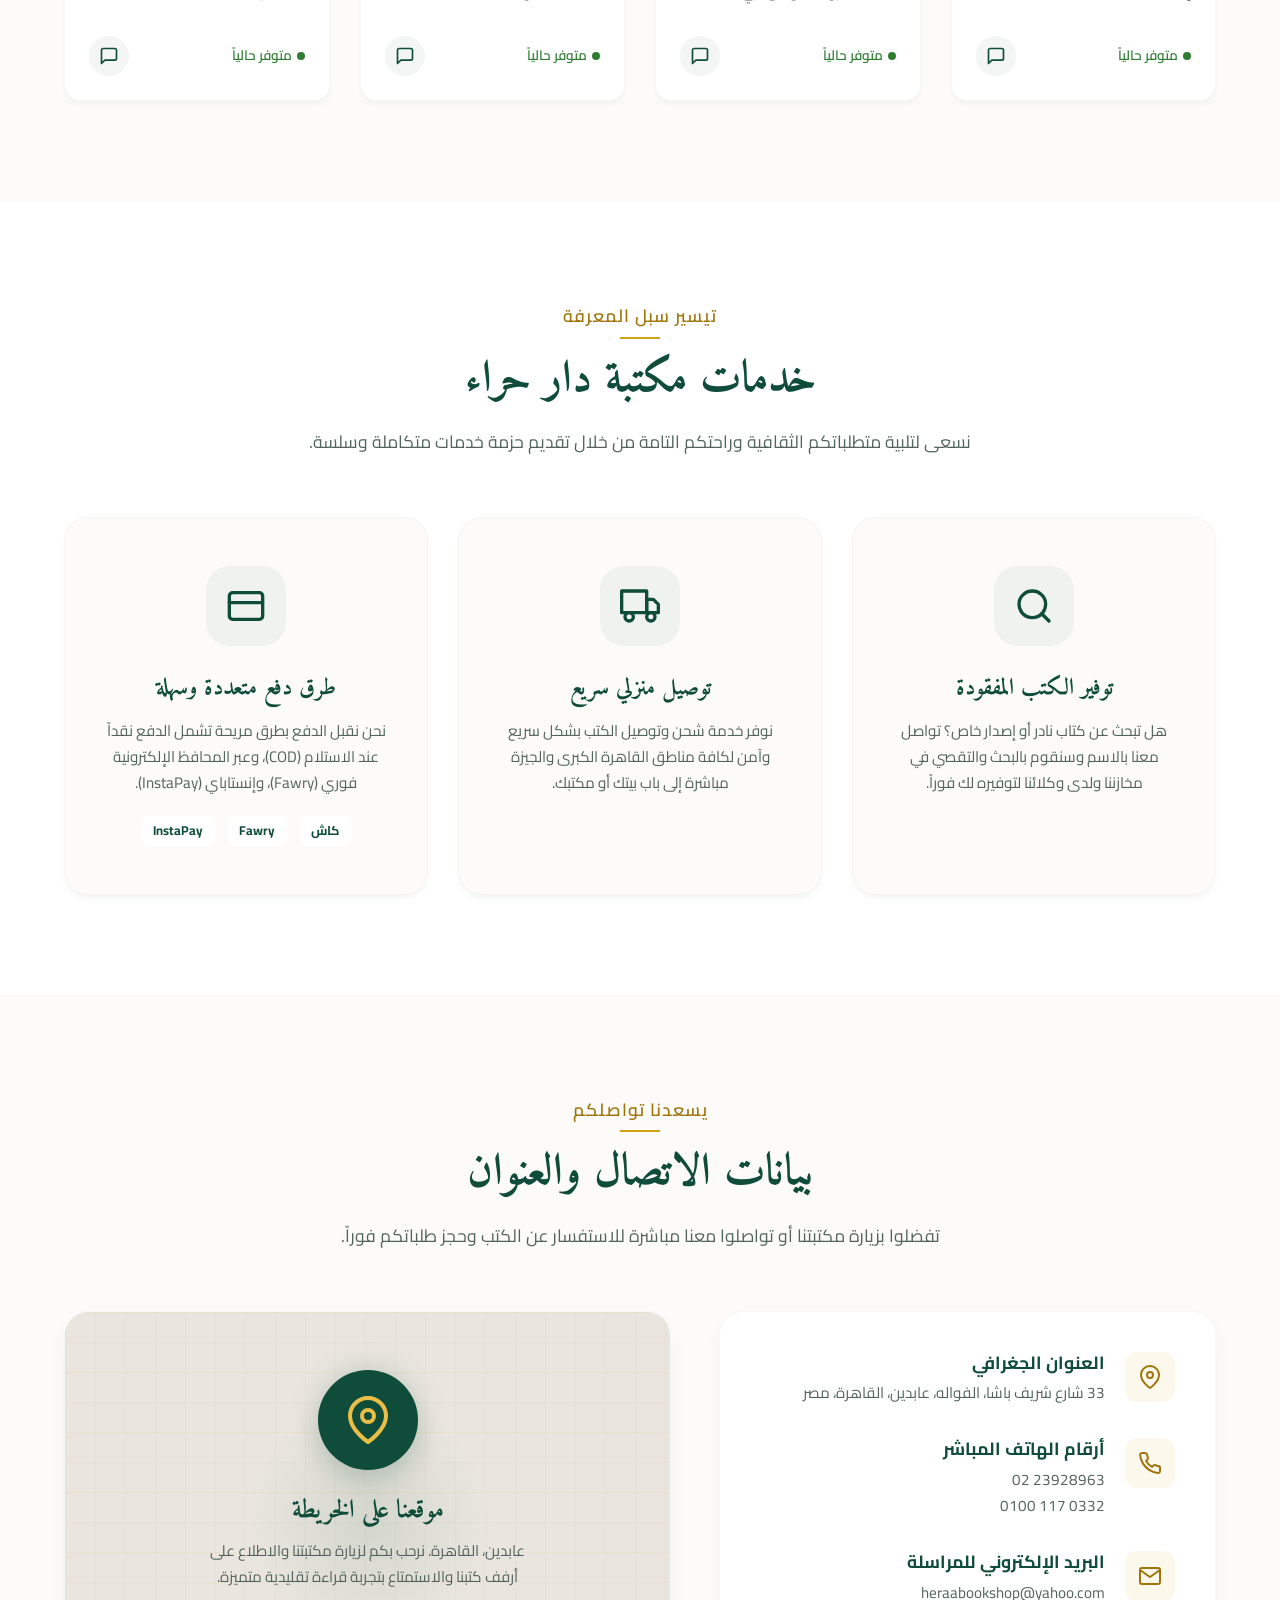
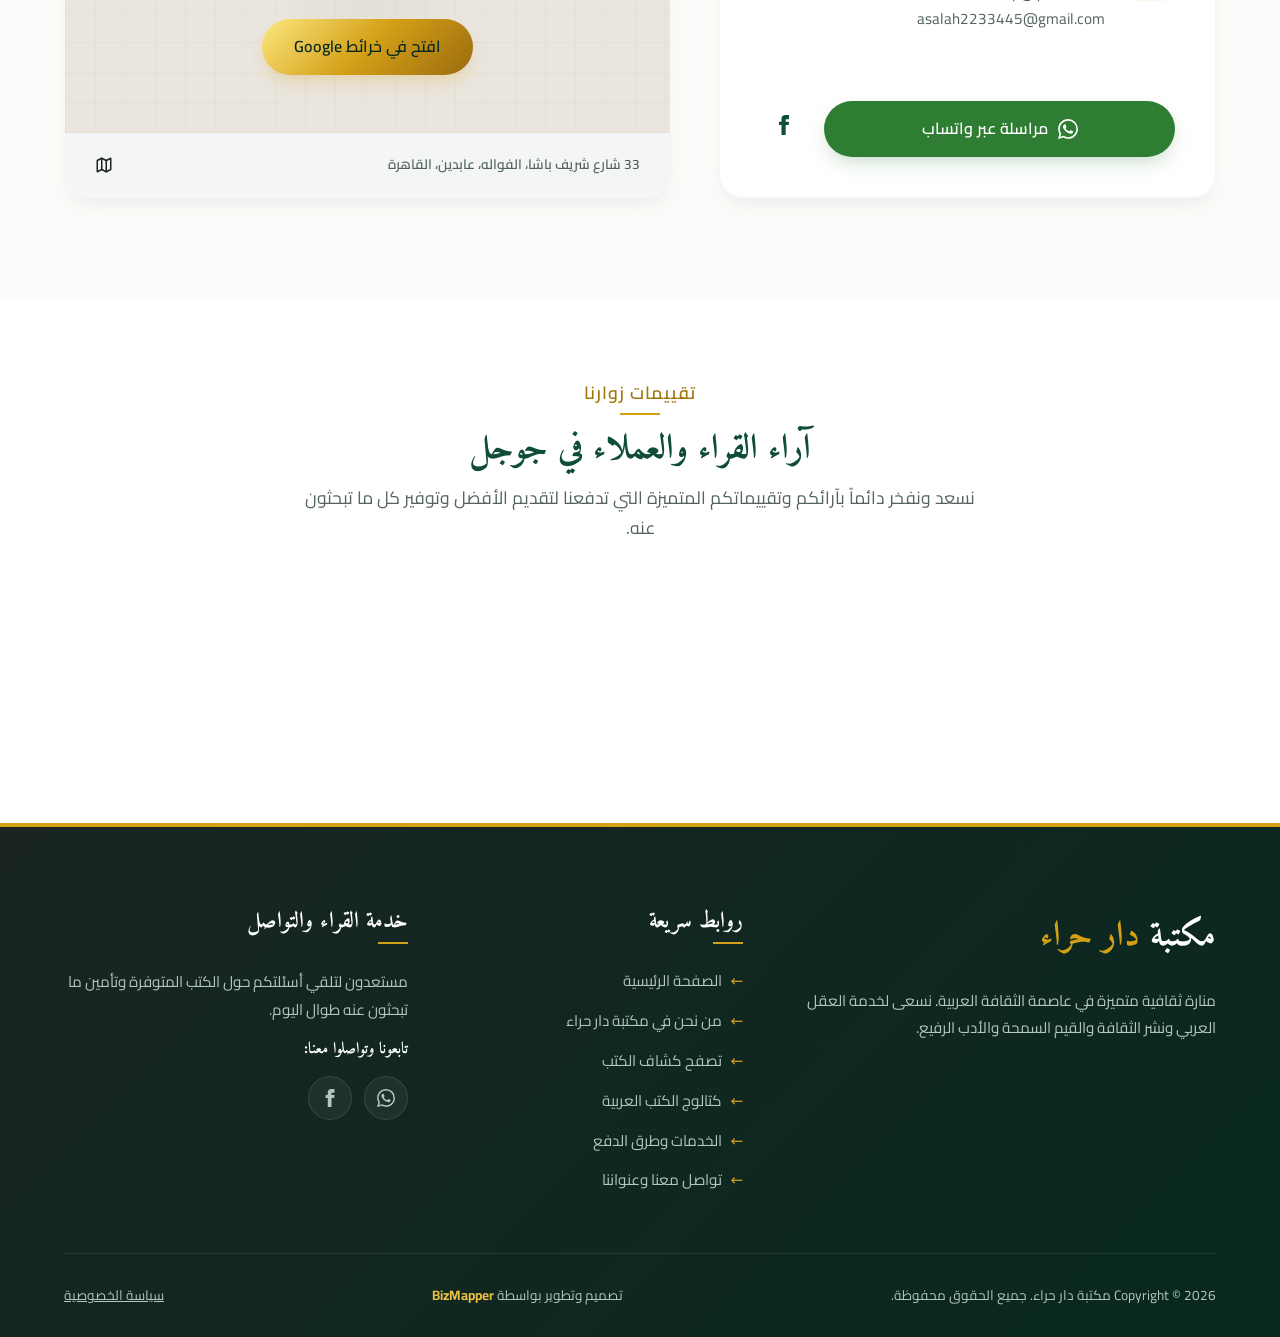
==== commit 29a60c7f: "Logo Update logo, year, and hero button" ====
--- a/index.html
+++ b/index.html
@@ -20,7 +20,7 @@
   <meta property="og:type" content="website">
   <meta property="og:title" content="مكتبة دار حراء | دار المعرفة والثقافة في قلب القاهرة">
   <meta property="og:description" content="تصفح واطلب أفضل الكتب الإسلامية والتاريخية والأدبية من مكتبة دار حراء العريقة بوسط القاهرة. تقييم ممتاز 4.7+ وخدمة توصيل سريعة.">
-  <meta property="og:image" content="Dar-Hara-Bookshop-Logo.jpeg">
+  <meta property="og:image" content="Dar-Hara-Logo-new.jpeg">
   <meta property="og:url" content="https://dar-hara-bookshop.github.io/">
   <meta property="og:site_name" content="مكتبة دار حراء">
   <meta property="og:locale" content="ar_EG">
@@ -29,7 +29,7 @@
   <meta name="twitter:card" content="summary_large_image">
   <meta name="twitter:title" content="مكتبة دار حراء | دار المعرفة والثقافة في قلب القاهرة">
   <meta name="twitter:description" content="تصفح واطلب أفضل الكتب من مكتبة دار حراء العريقة بالقاهرة. خدمة التوصيل وتوفير الكتب النادرة متوفرة الآن.">
-  <meta name="twitter:image" content="Dar-Hara-Bookshop-Logo.jpeg">
+  <meta name="twitter:image" content="Dar-Hara-Logo-new.jpeg">
   
   <!-- ربط ملفات التنسيق المخصصة -->
   <link rel="stylesheet" href="assets/css/style.css">
@@ -44,7 +44,7 @@
         "@id": "https://dar-hara-bookshop.github.io/#bookstore",
         "name": "مكتبة دار حراء",
         "alternateName": "Dar Hara Bookshop",
-        "image": "https://dar-hara-bookshop.github.io/Dar-Hara-Bookshop-Logo.jpeg",
+        "image": "https://dar-hara-bookshop.github.io/Dar-Hara-Logo-new.jpeg",
         "description": "مكتبة دار المعرفة والثقافة بوسط القاهرة، مصر. متخصصة في الكتب الإسلامية، التاريخ، الأدب العربي، وكتب الأطفال.",
         "url": "https://dar-hara-bookshop.github.io/",
         "telephone": "+20223928963",
@@ -108,7 +108,7 @@
       
       <!-- شعار واسم المكتبة -->
       <a href="#hero" class="logo-wrapper" aria-label="مكتبة دار حراء - الصفحة الرئيسية">
-        <img src="Dar-Hara-Bookshop-Logo.jpeg" alt="شعار مكتبة دار حراء" class="logo-img" width="48" height="48">
+        <img src="Dar-Hara-Logo-new.jpeg" alt="شعار مكتبة دار حراء" class="logo-img" width="48" height="48">
         <span class="logo-text">مكتبة دار حراء</span>
       </a>
       
@@ -158,9 +158,9 @@
           <span>تأسست لنشر المعرفة والقيم الأصيلة</span>
         </div>
         <h1 class="hero-title">مكتبة <span>دار حراء</span></h1>
-        <p class="hero-tagline">دار المعرفة والثقافة في قلب القاهرة. نسعى دائماً لتوفير شتى صنوف العلم والمعرفة وتقريب الكتب إلى محبي القراءة أينما كانوا.</p>
+        <p class="hero-tagline">دار المعرفة والثقافة في قلب القاهرة (سنة التأسيس 1968). نسعى دائماً لتوفير شتى صنوف العلم والمعرفة وتقريب الكتب إلى محبي القراءة أينما كانوا.</p>
         <div class="hero-actions">
-          <a href="#books" class="btn btn-primary">
+          <a href="arabic-books.html" class="btn btn-primary">
             <!-- أيقونة كتاب مفتوح SVG -->
             <svg width="20" height="20" viewBox="0 0 24 24" fill="none" stroke="currentColor" stroke-width="2" stroke-linecap="round" stroke-linejoin="round" aria-hidden="true">
               <path d="M4 19.5A2.5 2.5 0 0 1 6.5 17H20"/>
@@ -181,7 +181,7 @@
       <!-- صورة الشعار بإطار فخم متوهج -->
       <div class="hero-image-container">
         <div class="logo-frame">
-          <img src="Dar-Hara-Bookshop-Logo.jpeg" alt="شعار مكتبة دار حراء بالخط العربي الإسلامي" class="hero-logo-img" width="300" height="300">
+          <img src="Dar-Hara-Logo-new.jpeg" alt="شعار مكتبة دار حراء بالخط العربي الإسلامي" class="hero-logo-img" width="300" height="300">
         </div>
       </div>
       
@@ -197,7 +197,7 @@
         <h2 class="section-subtitle">من نحن</h2>
         <h3 class="section-title" style="font-size: 2.2rem; margin-bottom: 20px;">منارة للثقافة ونشر العلم النافع بوسط القاهرة</h3>
         <div class="about-content-text">
-          <p>تعد مكتبة **دار حراء** بوسط القاهرة واحدة من المكتبات الرائدة والمتميزة التي تُعنى بتقديم باقة منتقاة من أهم وأندر الكتب والمؤلفات في مجالات العلوم الشرعية، الأدب العربي والتاريخ، بالإضافة إلى كتب الأطفال والناشئة التي تبني الفكر والوعي.</p>
+          <p>تعد مكتبة **دار حراء** بوسط القاهرة (سنة التأسيس 1968) واحدة من المكتبات الرائدة والمتميزة التي تُعنى بتقديم باقة منتقاة من أهم وأندر الكتب والمؤلفات في مجالات العلوم الشرعية، الأدب العربي والتاريخ، بالإضافة إلى كتب الأطفال والناشئة التي تبني الفكر والوعي.</p>
           <p>رسالتنا هي إثراء العقل العربي وتيسير الوصول إلى المعرفة من خلال توفير منصة متكاملة وودودة لخدمة القراء وتلبية شغفهم بالثقافة والمعرفة.</p>
         </div>
         
